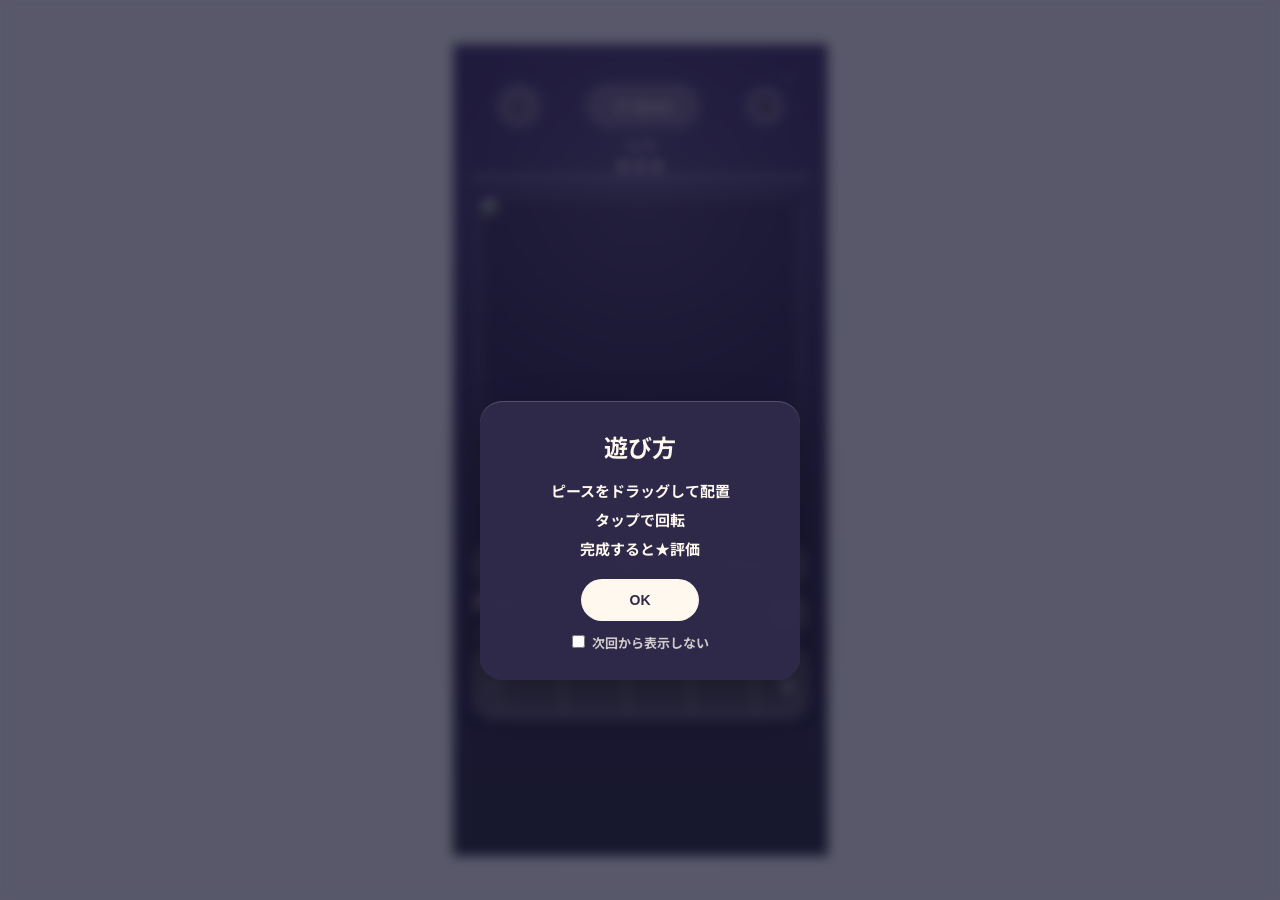
==== play-stage.html @ e5b9150d "Update play-stage.html" ====
<!DOCTYPE html>
<html lang="ja">
<head>
  <meta charset="UTF-8" />
  <meta name="viewport" content="width=device-width, initial-scale=1.0" />
  <title>Dream Puzzle</title>

  <link rel="preconnect" href="https://fonts.googleapis.com" />
  <link rel="preconnect" href="https://fonts.gstatic.com" crossorigin />
  <link
    href="https://fonts.googleapis.com/css2?family=Noto+Sans+JP:wght@400;500;700&family=Quicksand:wght@600;700&display=swap"
    rel="stylesheet"
  />

  <link rel="stylesheet" href="play-stage.css" />
</head>

<body>
  <main class="appFrame" aria-label="パズルアプリ画面">
    <header class="topBar">

      <!-- メイン操作グループ -->
      <div class="mainControls">
        <button class="iconBtn backBtn" type="button" aria-label="ステージ選択に戻る">‹</button>
    
        <div class="glassPill">00:00</div>
    
        <button class="iconBtn iconBtn--sm playToggleBtn" type="button" aria-label="一時停止">
          Ⅱ
        </button>
      </div>
    
      <!-- ヘルプは別 -->
      <button class="helpBtn" type="button" aria-label="使い方">?</button>
      <div class="helpModal" hidden>
        <div class="helpModal__overlay"></div>
      
        <div class="helpModal__content">
          <h2>遊び方</h2>
      
          <ul class="helpList">
            <li>ピースをドラッグして配置</li>
            <li>タップで回転</li>
            <li>完成すると★評価</li>
          </ul>
      
          <div class="helpActions">
            <button class="btnClose">OK</button>
            <label class="dontShow">
              <input type="checkbox"> 次回から表示しない
            </label>
          </div>
        </div>
      </div>
    </header>
    
    <div class="subControls">
      <div class="progressBox">
        <p class="progressText">0 / 5</p>
    
        <div class="starRating">
          <span>★</span>
          <span>★</span>
          <span>★</span>
        </div>
    
        <div class="progressBar">
          <span></span>
        </div>
      </div>
  
    </div>

    <section class="puzzleBoard" aria-label="パズルボード">
      <img id="puzzleImage" src="" alt="">
      <div class="dropLayer"></div>
    </section>

    <div class="bottomActions">
      <button class="actionBtn actionBtn--primary hintBtn" type="button">
        ヒント
        <span class="hintCount">3</span>
      </button>
      <button class="actionBtn resetBtn" type="button">
        リセット
        <span class="resetCount">5</span>
      </button>
      <button class="actionBtn previewBtn" type="button">プレビュー</button>
    </div>

    <section class="pieceSection" aria-label="ピーストレイ">
      <div class="pieceHeader">
        <div>
          <p class="pieceTitle">PIECE TRAY</p>
          <p class="pieceLead">ドラッグしてピースを配置しよう</p>
        </div>

        <div class="pieceOptions">
          <button class="gridBtn" type="button" aria-label="グリッド表示">
            <span class="gridBtnIcon" aria-hidden="true">
              <span></span><span></span><span></span><span></span>
            </span>
          </button>
        </div>
      </div>

      <div class="pieceTray">
        <button class="trayArrow trayArrow--prev" type="button" aria-label="前のピース">‹</button>

        <div class="pieces">
          <div class="pieceCard" data-id="0"></div>
          <div class="pieceCard" data-id="1"></div>
          <div class="pieceCard" data-id="2"></div>
          <div class="pieceCard" data-id="3"></div>
          <div class="pieceCard" data-id="4"></div>
          <div class="pieceCard" data-id="5"></div>
          <div class="pieceCard" data-id="6"></div>
          <div class="pieceCard" data-id="7"></div>
          <div class="pieceCard" data-id="8"></div>
        </div>

        <button class="trayArrow trayArrow--next" type="button" aria-label="次のピース">›</button>
      </div>
    </section>



    <!-- プレビュー画面 -->
    <div class="previewModal" aria-hidden="true">
      <div class="previewModal__inner">
        <button class="previewModal__close" type="button">×</button>
        <p class="previewModal__title">完成イメージ</p>
        <img src="" alt="完成イメージ">
      </div>
    </div>

    <div class="resultModal" aria-hidden="true">
      <div class="resultModal__inner">
        <p class="resultModal__label">Puzzle Complete</p>
        <h2 class="resultModal__title">Complete!</h2>
    
        <div class="resultStars">★★★</div>
    
        <p class="resultModal__text">
          すべてのピースが完成しました
        </p>

        <button class="resultModal__btn nextStageBtn" type="button">次のステージで遊ぶ</button>
        <button class="resultModal__btn resultModal__btn--secondary retryBtn" type="button">もう一度遊ぶ</button>

        <button class="resultModal__subBtn resultClose" type="button">
          閉じる
        </button>
      </div>
    </div>
  </main>

  <script src="https://cdnjs.cloudflare.com/ajax/libs/gsap/3.12.5gsap.min.js"></script>
  <script src="main.js"></script>
</body>
</html>
---- play-stage.css ----
@charset "UTF-8";

/* =========================
  Reset / Base
========================= */

* {
  box-sizing: border-box;
  margin: 0;
  padding: 0;
}

:root {
  --bg-top: #3A2F6B;
  --bg-bottom: #1F2238;
  --ui-base: rgba(255, 244, 230, 0.22);
  --ui-border: rgba(255, 255, 255, 0.35);
  --cream: #FFF4E6;
  --pink: #F8A6CE;
  --text-main: #FFF8EF;
  --text-sub: rgba(255, 248, 239, 0.72);
  --tray: rgba(190, 170, 160, 0.48);
}

body {
  min-height: 100vh;
  display: grid;
  place-items: center;
  background: #e9edf5;
  font-family: "Noto Sans JP", sans-serif;
  color: var(--text-main);
}


/* =========================
  Frame
========================= */

.appFrame {
  position: relative;
  width: 375px;
  height: 812px;
  padding: 16px;
  overflow: hidden;
  border: 1px solid rgba(255,255,255,0.22);

  background:
    radial-gradient(circle at 50% 20%, rgba(216,204,255,0.18), transparent 32%),
    linear-gradient(180deg, var(--bg-top), var(--bg-bottom));
}


/* =========================
  Header / Controls
========================= */

.topBar {
  position: relative;
  padding: 24px 28px 0;
  margin-bottom: 8px;
}

.mainControls {
  display: flex;
  justify-content: space-between;
  align-items: center;
}

.helpBtn {
  position: absolute;
  top: -4px;
  right: 0;

  width: 44px;
  height: 44px;
  display: grid;
  place-items: center;

  border: none;
  background: transparent;
  color: rgba(255,255,255,0.6);
}

.playToggleBtn {
  width: 44px;
  height: 44px;
}


/* =========================
  Glass UI
========================= */

.iconBtn,
.glassPill,
.actionBtn,
.sortBtn,
.gridBtn,
.pieceTray {
  background: var(--ui-base);
  border: 1px solid var(--ui-border);
  backdrop-filter: blur(10px);
  box-shadow: inset 0 1px 0 rgba(255,255,255,0.22);
}

.iconBtn {
  width: 42px;
  height: 42px;
  border-radius: 50%;
  display: grid;
  place-items: center;
  font-size: 28px;
}

.iconBtn--sm {
  width: 36px;
  height: 36px;
  font-size: 22px;
}

.glassPill {
  width: 112px;
  height: 42px;
  border-radius: 999px;
  display: grid;
  place-items: center;
}


/* =========================
  Progress　　グリッド
========================= */

.progressBox {
  text-align: center;
  font-size: 14px;
}

.progressBar {
  width: 100%;
  height: 6px;
  border-radius: 999px;
  overflow: hidden;
  background: rgba(255,255,255,0.2);
}

.progressBar span {
  display: block;
  width: 0%;
  height: 100%;
  border-radius: inherit;
  background: linear-gradient(90deg, #ff9ecf, #ffcf9e);
  transition: width 0.3s ease;
}

.pieceHeader {
  display: flex;
  justify-content: space-between;
  align-items: center;
}

.pieceHeader > div:first-child {
  display: flex;
  flex-direction: column;
  gap: 2px;
}

.pieceTitle {
  margin: 0; 
  font-size: 1.6rem;
  font-weight: 700;
  letter-spacing: 0.05em;
  color: #F6C1D9;
}

.pieceLead {
  margin: 0; 
  font-size: 1.1rem;
  color: rgba(255,255,255,0.6);
}

.pieceOptions {
  flex: 0 0 auto;
  display: flex;
  align-items: center;
}

.gridBtn {
  width: 48px;
  height: 48px;
  min-width: 48px;
  border-radius: 50%;
  display: grid;
  place-items: center;
  padding: 0;
  border: 1px solid rgba(255, 255, 255, 0.35);
  background: rgba(255, 244, 230, 0.22);
  color: var(--cream);
  z-index: 10;
}

.gridBtnIcon {
  width: 20px;
  height: 20px;
  display: grid;
  grid-template-columns: repeat(2, 1fr);
  gap: 4px;
}

.gridBtnIcon span {
  display: block;
  background: #fff3df;
  border-radius: 1px;
}

/* =========================
  Puzzle Board
========================= */

.puzzleBoard {
  position: relative;
  width: 100%;
  max-width: 320px;
  aspect-ratio: 1;
  margin: 16px auto;
  overflow: hidden;
}

#puzzleImage {
  width: 100%;
  height: 100%;
  object-fit: cover;
  border-radius: 12px;
}

.puzzleBoard::after {
  content: "";
  position: absolute;
  inset: 0;
  background: rgba(20, 18, 40, 0.25);
}


/* =========================
  Pieces
========================= */

.pieceCard {
  width: 64px;
  height: 64px;
  flex: 0 0 64px;
  overflow: hidden;
  border: 1px solid rgba(255,255,255,0.45);
  cursor: grab;
}

.pieceTray .pieceCard {
  width: 64px;
  height: 64px;
  flex: 0 0 64px;
}

.pieceTray {
  height: 88px;
}

.pieceCard.is-dragging {
  cursor: grabbing;
  box-shadow: 0 0 18px rgba(255, 217, 184, 0.65);
  transform: none;
}

.pieceCard.is-snapped {
  outline: 2px solid rgba(255,217,184,0.8);
  pointer-events: none;
}


/* =========================
  Tray
========================= */

.pieceTray {
  position: relative;
  height: 72px;
  border-radius: 18px;
  display: flex;
  align-items: center;
  padding: 0 24px;
  overflow: hidden;
}

.pieces {
  display: flex;
  overflow-x: auto;
  scrollbar-width: none;
}

.pieces::-webkit-scrollbar {
  display: none;
}


/* =========================
  Arrows
========================= */

.trayArrow {
  position: absolute;
  top: 50%;
  transform: translateY(-50%);
  z-index: 20;

  width: 28px;
  height: 48px;

  border: none;
  background: transparent;
  color: var(--cream);

  font-size: 34px;
  font-weight: 700;
  line-height: 1;

  display: grid;
  place-items: center;
}

.trayArrow--prev {
  left: 4px;
}

.trayArrow--next {
  right: 4px;
}

.trayArrow.is-disabled {
  opacity: 0.25;
  pointer-events: none;
}

/* =========================
  Modals
========================= */

.helpModal,
.previewModal,
.resultModal {
  position: absolute;
  inset: 0;
  display: grid;
  place-items: center;
}

.helpModal__overlay {
  background: rgba(0,0,0,0.4);
  backdrop-filter: blur(6px);
}


/* =========================
  Effects
========================= */

.hintGlow,
.placeGlow {
  position: absolute;
  border-radius: 50%;
  pointer-events: none;
}

.finishGlow {
  position: absolute;
  inset: 0;
  margin: auto;
  width: 200px;
  height: 200px;
  border-radius: 50%;
}



.resultModal {
  opacity: 0;
  pointer-events: none;
}

.resultModal.is-active {
  opacity: 1;
  pointer-events: auto;
}

/* =========================
  Preview Modal
========================= */

.previewModal {
  position: absolute;
  inset: 0;
  z-index: 100;
  display: grid;
  place-items: center;
  padding: 24px;
  background: rgba(20, 18, 40, 0.72);
  opacity: 0;
  pointer-events: none;
  transition: opacity 0.25s ease;
}

.previewModal.is-active {
  opacity: 1;
  pointer-events: auto;
}

.previewModal__inner {
  position: relative;
  width: min(82%, 300px);
  padding: 18px;
  border-radius: 24px;
  background: rgba(255, 244, 230, 0.16);
  border: 1px solid rgba(255,255,255,0.35);
  backdrop-filter: blur(14px);
  -webkit-backdrop-filter: blur(14px);
}

.previewModal__title {
  margin: 0 0 12px;
  color: var(--cream);
  font-size: 14px;
  font-weight: 700;
  text-align: center;
}

.previewModal__inner img {
  display: block;
  width: 100%;
  max-height: 360px;
  object-fit: contain;
  border-radius: 16px;
}

.previewModal__close {
  position: absolute;
  top: -12px;
  right: -12px;

  width: 34px;
  height: 34px;
  border: none;
  border-radius: 50%;

  display: grid;
  place-items: center;

  background: rgba(20, 18, 40, 0.78);
  color: #fff8ef;
  font-size: 18px;
  font-weight: 700;

  box-shadow: 0 6px 16px rgba(0,0,0,0.28);
}
/* =========================
  Emergency Fix
========================= */

.helpModal[hidden],
.previewModal[aria-hidden="true"],
.resultModal[aria-hidden="true"] {
  display: none !important;
}

.helpModal {
  position: absolute;
  inset: 0;
  z-index: 1000;
}

.bottomActions {
  position: absolute;
  top: 500px;
  left: 20px;
  right: 20px;
  display: flex;
  gap: 10px;
  z-index: 5;
}

.actionBtn {
  flex: 1;
  height: 42px;
  border-radius: 999px;
  border: 1px solid var(--ui-border);
  background: var(--ui-base);
  color: var(--cream);
  font-size: 13px;
  font-weight: 700;
  backdrop-filter: blur(10px);
  box-shadow: inset 0 1px 0 rgba(255,255,255,0.22);
}

.pieceSection {
  position: absolute;
  left: 20px;
  right: 20px;
  bottom: 137px;
  z-index: 4;
}


/* =========================
  Help Modal
========================= */

.helpModal[hidden] {
  display: none !important;
}

.helpModal {
  position: fixed;
  inset: 0;
  z-index: 1000;
}

.helpModal__overlay {
  position: absolute;
  inset: 0;
  background: rgba(20, 18, 40, 0.68);
  backdrop-filter: blur(6px);
  -webkit-backdrop-filter: blur(6px);
}

.helpModal__content {
  position: relative;
  z-index: 1;
  width: min(86%, 320px);
  margin: 180px auto 0;
  padding: 28px 24px;
  border-radius: 22px;

  background: rgba(47, 42, 74, 0.96);
  color: #fff8ef;
  text-align: center;

  box-shadow:
    0 16px 40px rgba(0, 0, 0, 0.3),
    inset 0 1px 0 rgba(255, 255, 255, 0.18);
}

.helpModal__content h2 {
  margin: 0 0 16px;
  font-size: 24px;
  font-weight: 700;
}

.helpList {
  margin: 0;
  padding: 0;
  list-style: none;
}

.helpList li {
  margin-top: 8px;
  font-size: 15px;
  font-weight: 700;
}

.helpActions {
  margin-top: 20px;
}

.btnClose {
  display: inline-flex;
  align-items: center;
  justify-content: center;

  min-width: 118px;
  height: 42px;
  padding: 0 24px;

  border: none;
  border-radius: 999px;

  background: #fff8ef;
  color: #2f2a4a;

  font-size: 14px;
  font-weight: 700;
}

.dontShow {
  display: block;
  margin-top: 12px;
  font-size: 13px;
  font-weight: 700;
  color: rgba(255, 248, 239, 0.78);
}

.dontShow input {
  margin-right: 4px;
}
/* =========================
  Emergency Fix: Board Pieces
========================= */

.puzzleBoard {
  position: relative;
}

#puzzleImage {
  display: block;
  width: 100%;
  height: 100%;
  object-fit: cover;
}

/* =========================
  Hint Glow
========================= */

.dropLayer {
  position: absolute;
  inset: 0;
  z-index: 40;
  pointer-events: none;
}

.hintGlow {
  position: absolute;
  width: calc(100% / 3);
  height: calc(100% / 3);

  border-radius: 10px;
  border: 2px solid rgba(255, 217, 184, 0.95);
  background: rgba(255, 217, 184, 0.18);

  box-shadow:
    0 0 18px rgba(255, 217, 184, 0.9),
    0 0 36px rgba(246, 193, 217, 0.55);

  z-index: 60;
  pointer-events: none;
}

.pieceCard,
.pieces,
.pieceTray {
  touch-action: none;
  -webkit-user-select: none;
  user-select: none;
}

.dropLayer .pieceCard {
  position: absolute;
  width: calc(100% / 3) !important;
  height: calc(100% / 3) !important;
  flex: none !important;
}

.pieceCard.is-snapped {
  pointer-events: none;
}


/* =========================
  Emergency Fix: Result Modal
========================= */

.resultModal {
  position: absolute;
  inset: 0;
  z-index: 120;
  display: grid;
  place-items: center;
  background: rgba(20, 18, 40, 0.74);
  opacity: 0;
  pointer-events: none;
  transition: opacity 0.3s ease;
}

.resultModal.is-active {
  opacity: 1;
  pointer-events: auto;
}

.resultModal__inner {
  width: 82%;
  padding: 28px 20px;
  border-radius: 28px;
  text-align: center;
  background: rgba(255, 244, 230, 0.17);
  border: 1px solid rgba(255, 255, 255, 0.38);
  backdrop-filter: blur(16px);
  -webkit-backdrop-filter: blur(16px);
  box-shadow:
    0 0 28px rgba(255, 217, 184, 0.22),
    inset 0 1px 0 rgba(255, 255, 255, 0.26);
}

.resultModal__label {
  color: rgba(255, 248, 239, 0.72);
  font-size: 12px;
  letter-spacing: 0.12em;
}

.resultModal__title {
  margin-top: 8px;
  font-family: "Quicksand", sans-serif;
  color: var(--cream);
  font-size: 38px;
  line-height: 1;
}

.resultStars {
  margin-top: 16px;
  color: #FFD9B8;
  font-size: 24px;
  letter-spacing: 0.12em;
  text-shadow: 0 0 14px rgba(255, 217, 184, 0.65);
}

.resultModal__text {
  margin: 14px auto 10px;
  color: rgba(255, 248, 239, 0.82);
  font-size: 13px;

}

.resultActions {
  display: grid;
  gap: 10px;
  margin-top: 22px;
}

.resultModal__btn {
  width: 100%;
  height: 46px;
  margin-bottom: 16px;
  border: none;
  border-radius: 999px;
  color: var(--cream);
  font-weight: 700;
  background: linear-gradient(
    180deg,
    rgba(255, 217, 184, 0.52),
    rgba(246, 193, 217, 0.24)
  );
  box-shadow: 0 0 18px rgba(255, 217, 184, 0.32);
}

.resultClose {
  border: none;
  background: transparent;
  color: rgba(255, 248, 239, 0.75);
  font-size: 14px;
}

/* グリッドを出す */
.puzzleBoard.is-grid::before {
  content: "";
  position: absolute;
  inset: 0;
  z-index: 30;
  pointer-events: none;

  background-image:
    linear-gradient(to right, rgba(255, 255, 255, 0.35) 1px, transparent 1px),
    linear-gradient(to bottom, rgba(255, 255, 255, 0.35) 1px, transparent 1px);

  background-size: calc(100% / 3) calc(100% / 3);
}
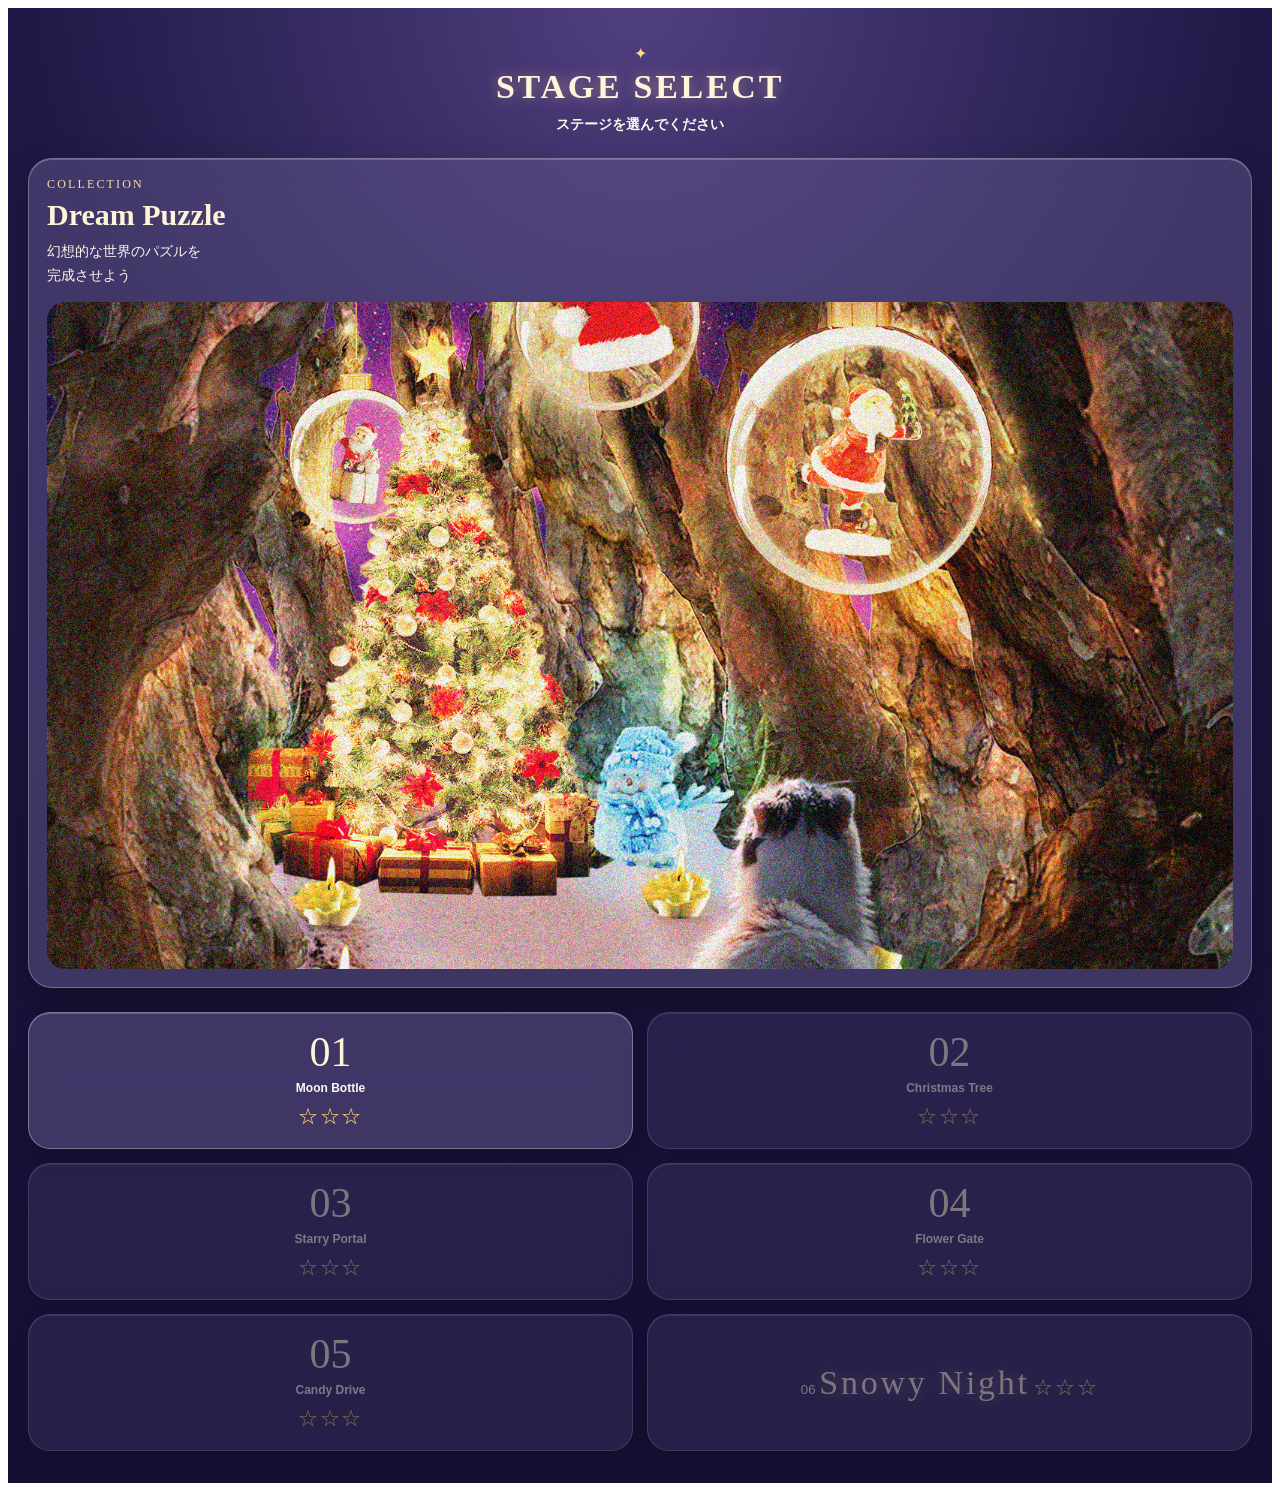
==== commit b4712f73: "Update play-stage.html" ====
--- a/play-stage.html
+++ b/play-stage.html
@@ -1,161 +1,91 @@
 <!DOCTYPE html>
 <html lang="ja">
 <head>
-  <meta charset="UTF-8" />
-  <meta name="viewport" content="width=device-width, initial-scale=1.0" />
-  <title>Dream Puzzle</title>
-
-  <link rel="preconnect" href="https://fonts.googleapis.com" />
-  <link rel="preconnect" href="https://fonts.gstatic.com" crossorigin />
-  <link
-    href="https://fonts.googleapis.com/css2?family=Noto+Sans+JP:wght@400;500;700&family=Quicksand:wght@600;700&display=swap"
-    rel="stylesheet"
-  />
-
-  <link rel="stylesheet" href="play-stage.css" />
+  <meta charset="UTF-8">
+  <meta name="viewport" content="width=device-width, initial-scale=1.0">
+  <title>Stage Select</title>
+  <link rel="stylesheet" href="./style.css">
 </head>
 
 <body>
-  <main class="appFrame" aria-label="パズルアプリ画面">
-    <header class="topBar">
+  <main class="stagePage">
 
-      <!-- メイン操作グループ -->
-      <div class="mainControls">
-        <button class="iconBtn backBtn" type="button" aria-label="ステージ選択に戻る">‹</button>
-    
-        <div class="glassPill">00:00</div>
-    
-        <button class="iconBtn iconBtn--sm playToggleBtn" type="button" aria-label="一時停止">
-          Ⅱ
-        </button>
-      </div>
-    
-      <!-- ヘルプは別 -->
-      <button class="helpBtn" type="button" aria-label="使い方">?</button>
-      <div class="helpModal" hidden>
-        <div class="helpModal__overlay"></div>
-      
-        <div class="helpModal__content">
-          <h2>遊び方</h2>
-      
-          <ul class="helpList">
-            <li>ピースをドラッグして配置</li>
-            <li>タップで回転</li>
-            <li>完成すると★評価</li>
-          </ul>
-      
-          <div class="helpActions">
-            <button class="btnClose">OK</button>
-            <label class="dontShow">
-              <input type="checkbox"> 次回から表示しない
-            </label>
-          </div>
-        </div>
+    <header class="stageHeader">
+
+      <div class="stageTitleBox">
+        <p class="stageSpark">✦</p>
+        <h1 class="stageTitle">STAGE SELECT</h1>
+        <p class="stageLead">ステージを選んでください</p>
       </div>
     </header>
-    
-    <div class="subControls">
-      <div class="progressBox">
-        <p class="progressText">0 / 5</p>
-    
-        <div class="starRating">
-          <span>★</span>
-          <span>★</span>
-          <span>★</span>
-        </div>
-    
-        <div class="progressBar">
-          <span></span>
-        </div>
-      </div>
-  
-    </div>
 
-    <section class="puzzleBoard" aria-label="パズルボード">
-      <img id="puzzleImage" src="" alt="">
-      <div class="dropLayer"></div>
-    </section>
-
-    <div class="bottomActions">
-      <button class="actionBtn actionBtn--primary hintBtn" type="button">
-        ヒント
-        <span class="hintCount">3</span>
-      </button>
-      <button class="actionBtn resetBtn" type="button">
-        リセット
-        <span class="resetCount">5</span>
-      </button>
-      <button class="actionBtn previewBtn" type="button">プレビュー</button>
-    </div>
-
-    <section class="pieceSection" aria-label="ピーストレイ">
-      <div class="pieceHeader">
-        <div>
-          <p class="pieceTitle">PIECE TRAY</p>
-          <p class="pieceLead">ドラッグしてピースを配置しよう</p>
-        </div>
-
-        <div class="pieceOptions">
-          <button class="gridBtn" type="button" aria-label="グリッド表示">
-            <span class="gridBtnIcon" aria-hidden="true">
-              <span></span><span></span><span></span><span></span>
-            </span>
-          </button>
-        </div>
+    <section class="collectionCard">
+      <div class="collectionText">
+        <p class="collectionLabel">COLLECTION</p>
+        <h2 class="collectionTitle">Dream Puzzle</h2>
+        <p class="collectionLead">
+          幻想的な世界のパズルを<br>
+          完成させよう
+        </p>
       </div>
 
-      <div class="pieceTray">
-        <button class="trayArrow trayArrow--prev" type="button" aria-label="前のピース">‹</button>
-
-        <div class="pieces">
-          <div class="pieceCard" data-id="0"></div>
-          <div class="pieceCard" data-id="1"></div>
-          <div class="pieceCard" data-id="2"></div>
-          <div class="pieceCard" data-id="3"></div>
-          <div class="pieceCard" data-id="4"></div>
-          <div class="pieceCard" data-id="5"></div>
-          <div class="pieceCard" data-id="6"></div>
-          <div class="pieceCard" data-id="7"></div>
-          <div class="pieceCard" data-id="8"></div>
-        </div>
-
-        <button class="trayArrow trayArrow--next" type="button" aria-label="次のピース">›</button>
+      <div class="collectionVisual">
+        <img src="./christmas.jpg" alt="Dream Puzzle">
       </div>
     </section>
 
+    <section class="stageGrid" aria-label="ステージ一覧">
 
+      <button class="stageCard" type="button">
+        <span class="stageNum">01</span>
+        <span class="stageName">Moon Bottle</span>
+        <span class="stageStars">☆☆☆</span>
+      </button>
 
-    <!-- プレビュー画面 -->
-    <div class="previewModal" aria-hidden="true">
-      <div class="previewModal__inner">
-        <button class="previewModal__close" type="button">×</button>
-        <p class="previewModal__title">完成イメージ</p>
-        <img src="" alt="完成イメージ">
-      </div>
-    </div>
+      <button class="stageCard" type="button">
+        <span class="stageNum">02</span>
+        <span class="stageName">Christmas Tree</span>
+        <span class="stageStars">☆☆☆</span>
+      </button>
 
-    <div class="resultModal" aria-hidden="true">
-      <div class="resultModal__inner">
-        <p class="resultModal__label">Puzzle Complete</p>
-        <h2 class="resultModal__title">Complete!</h2>
-    
-        <div class="resultStars">★★★</div>
-    
-        <p class="resultModal__text">
-          すべてのピースが完成しました
-        </p>
+      <button class="stageCard" type="button">
+        <span class="stageNum">03</span>
+        <span class="stageName">Starry Portal</span>
+        <span class="stageStars">☆☆☆</span>
+      </button>
 
-        <button class="resultModal__btn nextStageBtn" type="button">次のステージで遊ぶ</button>
-        <button class="resultModal__btn resultModal__btn--secondary retryBtn" type="button">もう一度遊ぶ</button>
+      <button class="stageCard is-locked" type="button" disabled>
+        <span class="lockIcon"></span>
+        <span class="stageNum">04</span>
+        <span class="stageName">Flower Gate</span>
+        <span class="stageStars">☆☆☆</span>
+      </button>
 
-        <button class="resultModal__subBtn resultClose" type="button">
-          閉じる
-        </button>
-      </div>
-    </div>
+      <button class="stageCard is-locked" type="button" disabled>
+        <span class="lockIcon"></span>
+        <span class="stageNum">05</span>
+        <span class="stageName">Candy Drive</span>
+        <span class="stageStars">☆☆☆</span>
+      </button>
+
+      <button class="stageCard isComingSoon" type="button" disabled>
+        <span class="lockIcon"></span>
+        <span class="stageNumber">06</span>
+        <span class="stageTitle">Snowy Night</span>
+        <span class="stageStars">☆☆☆</span>
+      </button>
+
+    </section>
+
+    <!-- <div class="stageHome">
+      <button class="homeBtn" type="button">
+        <span>⌂</span>
+        HOME
+      </button>
+    </div> -->
+
   </main>
 
-  <script src="https://cdnjs.cloudflare.com/ajax/libs/gsap/3.12.5gsap.min.js"></script>
-  <script src="main.js"></script>
+  <script src="./main.js"></script>
 </body>
 </html>
--- a/style.css
+++ b/style.css
@@ -0,0 +1,290 @@
+/* =========================
+  Stage Select Page
+========================= */
+
+.stagePage {
+    min-height: 100vh;
+    padding: 28px 20px 32px;
+    overflow: hidden;
+    color: #fff8ef;
+    background:
+      radial-gradient(circle at 50% 0%, rgba(139, 110, 196, 0.45), transparent 38%),
+      linear-gradient(180deg, #201947 0%, #141033 100%);
+  }
+  
+  
+  /* =========================
+    Header
+  ========================= */
+  
+  .stageHeader {
+    position: relative;
+    display: block;
+    margin-bottom: 24px;
+    padding-top: 8px;
+  }
+  
+  .stageTitleBox {
+    text-align: center;
+  }
+  
+  .stageSpark {
+    margin: 0 0 4px;
+    color: #ffd98a;
+  }
+  
+  .stageTitle {
+    margin: 0;
+    font-family: serif;
+    font-size: 34px;
+    line-height: 1.15;
+    letter-spacing: 0.08em;
+    color: #fff3d8;
+    text-shadow: 0 0 14px rgba(255, 218, 150, 0.45);
+  }
+  
+  .stageLead {
+    margin: 10px 0 0;
+    font-size: 14px;
+    font-weight: 700;
+    white-space: nowrap;
+  }
+  
+  
+  /* =========================
+    Collection Card
+  ========================= */
+  
+  .collectionCard {
+    display: grid;
+    grid-template-columns: 1fr;
+    gap: 14px;
+    padding: 18px;
+    margin-bottom: 24px;
+    border-radius: 24px;
+    background: rgba(94, 82, 136, 0.55);
+    border: 1px solid rgba(255, 255, 255, 0.28);
+    box-shadow:
+      inset 0 1px 0 rgba(255, 255, 255, 0.22),
+      0 14px 34px rgba(0, 0, 0, 0.28);
+    backdrop-filter: blur(12px);
+  }
+  
+  .collectionLabel {
+    margin: 0 0 6px;
+    font-size: 12px;
+    letter-spacing: 0.18em;
+    color: #f8dca7;
+  }
+  
+  .collectionTitle {
+    margin: 0;
+    font-family: serif;
+    font-size: 30px;
+    color: #fff3d8;
+  }
+  
+  .collectionLead {
+    margin: 8px 0 0;
+    font-size: 14px;
+    line-height: 1.7;
+  }
+  
+  .collectionVisual {
+    overflow: hidden;
+    border-radius: 18px;
+  }
+  
+  .collectionVisual img {
+    display: block;
+    width: 100%;
+    aspect-ratio: 16 / 9;
+    object-fit: cover;
+  }
+  
+  
+  /* =========================
+    Stage Grid
+  ========================= */
+  
+  .stageGrid {
+    display: grid;
+    grid-template-columns: repeat(2, 1fr);
+    gap: 14px;
+  }
+  
+  .stageCard {
+    position: relative;
+    min-height: 136px;
+    padding: 18px 10px;
+    border-radius: 22px;
+    border: 1px solid rgba(255, 255, 255, 0.32);
+    background: rgba(94, 82, 136, 0.58);
+    color: #fff8ef;
+    opacity: 1;
+    transform: translateY(0);
+    transition: all 0.4s ease;
+    box-shadow:
+      inset 0 1px 0 rgba(255, 255, 255, 0.22),
+      0 10px 24px rgba(0, 0, 0, 0.22);
+    backdrop-filter: blur(12px);
+  }
+  
+  .stageCard.is-locked {
+    opacity: 0.45;
+  }
+  
+  .stageCard.is-unlocked {
+    animation: fadeUnlock 0.5s ease forwards;
+  }
+  
+  .stageNum {
+    display: block;
+    font-family: serif;
+    font-size: 42px;
+    line-height: 1;
+    color: #fff3d8;
+  }
+  
+  .stageName {
+    display: block;
+    margin-top: 8px;
+    font-size: 12px;
+    font-weight: 700;
+  }
+  
+  
+  /* =========================
+    Stars
+  ========================= */
+  
+  .stageStars {
+    display: inline-block;
+    margin-top: 8px;
+    color: #ffd16d;
+    font-size: 20px;
+    letter-spacing: 0.08em;
+  }
+  
+  .stageStars.is-animated {
+    animation: starPop 0.45s ease both;
+  }
+  
+  
+  /* =========================
+    Lock / New Badge
+  ========================= */
+  
+  .lockIcon {
+    position: absolute;
+    top: 12px;
+    right: 12px;
+  }
+  
+  .stageCard .lockIcon {
+    display: none;
+  }
+  
+  .stageCard.is-locked .lockIcon {
+    display: block;
+  }
+  
+  .newBadge {
+    position: absolute;
+    top: 10px;
+    left: 10px;
+    padding: 3px 8px;
+    border-radius: 999px;
+    background: #ff78bd;
+    color: #fff8ef;
+    font-size: 10px;
+    font-weight: 700;
+    letter-spacing: 0.08em;
+    box-shadow: 0 0 12px rgba(255, 120, 189, 0.55);
+    animation: newBadgePop 0.5s ease both;
+  }
+  
+  
+  /* =========================
+    Result Modal Buttons
+  ========================= */
+  
+  .resultActions {
+    display: grid;
+    gap: 12px;
+    margin-top: 24px;
+  }
+  
+  .resultModal__btn {
+    width: 100%;
+    height: 48px;
+    border-radius: 999px;
+    border: none;
+    background: linear-gradient(180deg, #f2d8c7, #b99fb3);
+    color: #fff8ef;
+    font-weight: 700;
+    box-shadow: 0 8px 20px rgba(255, 210, 190, 0.25);
+  }
+  
+  .resultModal__btn--secondary {
+    background: rgba(255, 255, 255, 0.16);
+    border: 1px solid rgba(255, 255, 255, 0.28);
+    box-shadow: none;
+  }
+  
+  .resultClose {
+    border: none;
+    background: transparent;
+    color: rgba(255, 248, 239, 0.75);
+    font-size: 14px;
+  }
+  
+  
+  /* =========================
+    Animation
+  ========================= */
+  
+  @keyframes starPop {
+    0% {
+      opacity: 0;
+      transform: scale(0.6) translateY(4px);
+      filter: brightness(0.8);
+    }
+  
+    60% {
+      opacity: 1;
+      transform: scale(1.18) translateY(-2px);
+      filter: brightness(1.4);
+    }
+  
+    100% {
+      transform: scale(1) translateY(0);
+      filter: brightness(1);
+    }
+  }
+  
+  @keyframes fadeUnlock {
+    0% {
+      opacity: 0;
+      transform: translateY(8px) scale(0.95);
+      filter: blur(2px);
+    }
+  
+    100% {
+      opacity: 1;
+      transform: translateY(0) scale(1);
+      filter: blur(0);
+    }
+  }
+  
+  @keyframes newBadgePop {
+    0% {
+      opacity: 0;
+      transform: scale(0.7) translateY(4px);
+    }
+  
+    100% {
+      opacity: 1;
+      transform: scale(1) translateY(0);
+    }
+  }
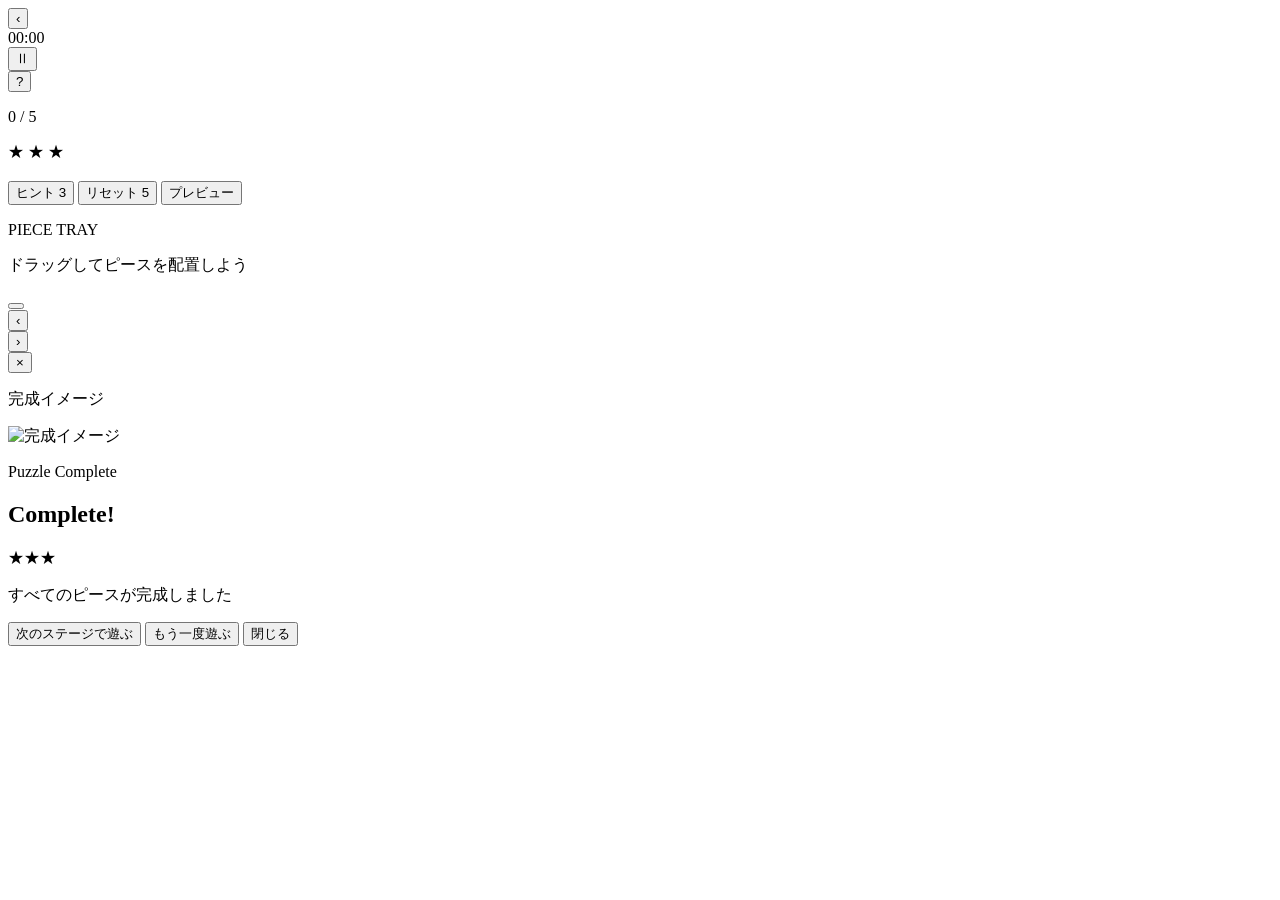
==== commit 394f8adc: "Update play-stage.html" ====
--- a/play-stage.html
+++ b/play-stage.html
@@ -1,91 +1,161 @@
 <!DOCTYPE html>
 <html lang="ja">
 <head>
-  <meta charset="UTF-8">
-  <meta name="viewport" content="width=device-width, initial-scale=1.0">
-  <title>Stage Select</title>
-  <link rel="stylesheet" href="./style.css">
+  <meta charset="UTF-8" />
+  <meta name="viewport" content="width=device-width, initial-scale=1.0" />
+  <title>Dream Puzzle</title>
+
+  <link rel="preconnect" href="https://fonts.googleapis.com" />
+  <link rel="preconnect" href="https://fonts.gstatic.com" crossorigin />
+  <link
+    href="https://fonts.googleapis.com/css2?family=Noto+Sans+JP:wght@400;500;700&family=Quicksand:wght@600;700&display=swap"
+    rel="stylesheet"
+  />
+
+  <link rel="stylesheet" href="assets/css/play-stage.css" />
 </head>
 
 <body>
-  <main class="stagePage">
+  <main class="appFrame" aria-label="パズルアプリ画面">
+    <header class="topBar">
 
-    <header class="stageHeader">
-
-      <div class="stageTitleBox">
-        <p class="stageSpark">✦</p>
-        <h1 class="stageTitle">STAGE SELECT</h1>
-        <p class="stageLead">ステージを選んでください</p>
+      <!-- メイン操作グループ -->
+      <div class="mainControls">
+        <button class="iconBtn backBtn" type="button" aria-label="ステージ選択に戻る">‹</button>
+    
+        <div class="glassPill">00:00</div>
+    
+        <button class="iconBtn iconBtn--sm playToggleBtn" type="button" aria-label="一時停止">
+          Ⅱ
+        </button>
+      </div>
+    
+      <!-- ヘルプは別 -->
+      <button class="helpBtn" type="button" aria-label="使い方">?</button>
+      <div class="helpModal" hidden>
+        <div class="helpModal__overlay"></div>
+      
+        <div class="helpModal__content">
+          <h2>遊び方</h2>
+      
+          <ul class="helpList">
+            <li>ピースをドラッグして配置</li>
+            <li>タップで回転</li>
+            <li>完成すると★評価</li>
+          </ul>
+      
+          <div class="helpActions">
+            <button class="btnClose">OK</button>
+            <label class="dontShow">
+              <input type="checkbox"> 次回から表示しない
+            </label>
+          </div>
+        </div>
       </div>
     </header>
+    
+    <div class="subControls">
+      <div class="progressBox">
+        <p class="progressText">0 / 5</p>
+    
+        <div class="starRating">
+          <span>★</span>
+          <span>★</span>
+          <span>★</span>
+        </div>
+    
+        <div class="progressBar">
+          <span></span>
+        </div>
+      </div>
+  
+    </div>
 
-    <section class="collectionCard">
-      <div class="collectionText">
-        <p class="collectionLabel">COLLECTION</p>
-        <h2 class="collectionTitle">Dream Puzzle</h2>
-        <p class="collectionLead">
-          幻想的な世界のパズルを<br>
-          完成させよう
-        </p>
+    <section class="puzzleBoard" aria-label="パズルボード">
+      <img id="puzzleImage" src="" alt="">
+      <div class="dropLayer"></div>
+    </section>
+
+    <div class="bottomActions">
+      <button class="actionBtn actionBtn--primary hintBtn" type="button">
+        ヒント
+        <span class="hintCount">3</span>
+      </button>
+      <button class="actionBtn resetBtn" type="button">
+        リセット
+        <span class="resetCount">5</span>
+      </button>
+      <button class="actionBtn previewBtn" type="button">プレビュー</button>
+    </div>
+
+    <section class="pieceSection" aria-label="ピーストレイ">
+      <div class="pieceHeader">
+        <div>
+          <p class="pieceTitle">PIECE TRAY</p>
+          <p class="pieceLead">ドラッグしてピースを配置しよう</p>
+        </div>
+
+        <div class="pieceOptions">
+          <button class="gridBtn" type="button" aria-label="グリッド表示">
+            <span class="gridBtnIcon" aria-hidden="true">
+              <span></span><span></span><span></span><span></span>
+            </span>
+          </button>
+        </div>
       </div>
 
-      <div class="collectionVisual">
-        <img src="./christmas.jpg" alt="Dream Puzzle">
+      <div class="pieceTray">
+        <button class="trayArrow trayArrow--prev" type="button" aria-label="前のピース">‹</button>
+
+        <div class="pieces">
+          <div class="pieceCard" data-id="0"></div>
+          <div class="pieceCard" data-id="1"></div>
+          <div class="pieceCard" data-id="2"></div>
+          <div class="pieceCard" data-id="3"></div>
+          <div class="pieceCard" data-id="4"></div>
+          <div class="pieceCard" data-id="5"></div>
+          <div class="pieceCard" data-id="6"></div>
+          <div class="pieceCard" data-id="7"></div>
+          <div class="pieceCard" data-id="8"></div>
+        </div>
+
+        <button class="trayArrow trayArrow--next" type="button" aria-label="次のピース">›</button>
       </div>
     </section>
 
-    <section class="stageGrid" aria-label="ステージ一覧">
 
-      <button class="stageCard" type="button">
-        <span class="stageNum">01</span>
-        <span class="stageName">Moon Bottle</span>
-        <span class="stageStars">☆☆☆</span>
-      </button>
 
-      <button class="stageCard" type="button">
-        <span class="stageNum">02</span>
-        <span class="stageName">Christmas Tree</span>
-        <span class="stageStars">☆☆☆</span>
-      </button>
+    <!-- プレビュー画面 -->
+    <div class="previewModal" aria-hidden="true">
+      <div class="previewModal__inner">
+        <button class="previewModal__close" type="button">×</button>
+        <p class="previewModal__title">完成イメージ</p>
+        <img src="" alt="完成イメージ">
+      </div>
+    </div>
 
-      <button class="stageCard" type="button">
-        <span class="stageNum">03</span>
-        <span class="stageName">Starry Portal</span>
-        <span class="stageStars">☆☆☆</span>
-      </button>
+    <div class="resultModal" aria-hidden="true">
+      <div class="resultModal__inner">
+        <p class="resultModal__label">Puzzle Complete</p>
+        <h2 class="resultModal__title">Complete!</h2>
+    
+        <div class="resultStars">★★★</div>
+    
+        <p class="resultModal__text">
+          すべてのピースが完成しました
+        </p>
 
-      <button class="stageCard is-locked" type="button" disabled>
-        <span class="lockIcon"></span>
-        <span class="stageNum">04</span>
-        <span class="stageName">Flower Gate</span>
-        <span class="stageStars">☆☆☆</span>
-      </button>
+        <button class="resultModal__btn nextStageBtn" type="button">次のステージで遊ぶ</button>
+        <button class="resultModal__btn resultModal__btn--secondary retryBtn" type="button">もう一度遊ぶ</button>
 
-      <button class="stageCard is-locked" type="button" disabled>
-        <span class="lockIcon"></span>
-        <span class="stageNum">05</span>
-        <span class="stageName">Candy Drive</span>
-        <span class="stageStars">☆☆☆</span>
-      </button>
-
-      <button class="stageCard isComingSoon" type="button" disabled>
-        <span class="lockIcon"></span>
-        <span class="stageNumber">06</span>
-        <span class="stageTitle">Snowy Night</span>
-        <span class="stageStars">☆☆☆</span>
-      </button>
-
-    </section>
-
-    <!-- <div class="stageHome">
-      <button class="homeBtn" type="button">
-        <span>⌂</span>
-        HOME
-      </button>
-    </div> -->
-
+        <button class="resultModal__subBtn resultClose" type="button">
+          閉じる
+        </button>
+      </div>
+    </div>
   </main>
 
-  <script src="./main.js"></script>
+  <script src="https://cdnjs.cloudflare.com/ajax/libs/gsap/3.12.5/gsap.min.js"></script>
+  <script src="assets/js/main.js"></script>
 </body>
 </html>
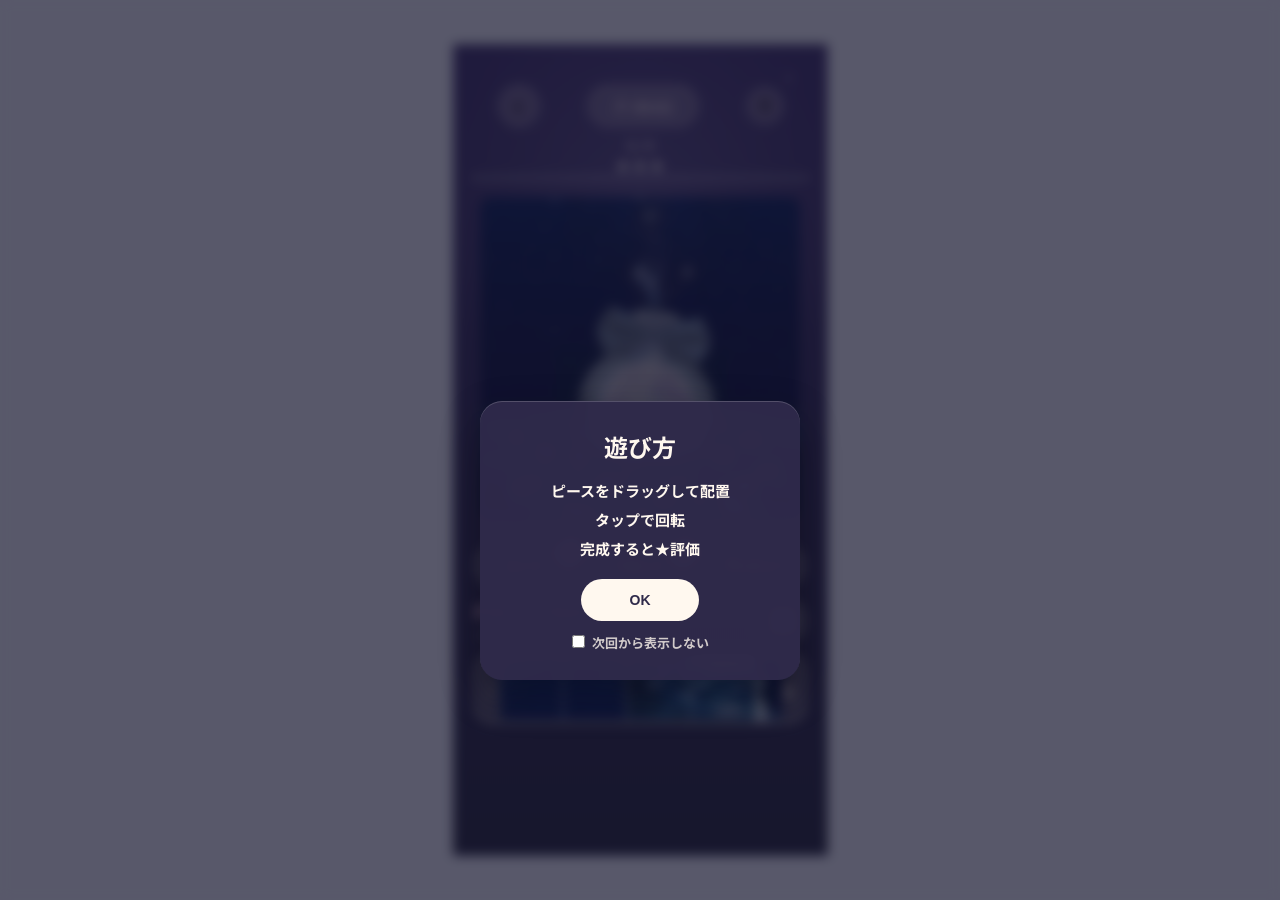
==== commit eabd0988: "Update play-stage.html" ====
--- a/play-stage.html
+++ b/play-stage.html
@@ -4,6 +4,10 @@
   <meta charset="UTF-8" />
   <meta name="viewport" content="width=device-width, initial-scale=1.0" />
   <title>Dream Puzzle</title>
+
+  <link rel="icon" href="favicon.ico">
+  <link rel="icon" type="image/png" sizes="32x32" href="favicon-32x32.png">
+  <link rel="icon" type="image/png" sizes="16x16" href="favicon-16x16.png">
 
   <link rel="preconnect" href="https://fonts.googleapis.com" />
   <link rel="preconnect" href="https://fonts.gstatic.com" crossorigin />
@@ -12,7 +16,7 @@
     rel="stylesheet"
   />
 
-  <link rel="stylesheet" href="assets/css/play-stage.css" />
+  <link rel="stylesheet" href="play-stage.css" />
 </head>
 
 <body>
@@ -156,6 +160,6 @@
   </main>
 
   <script src="https://cdnjs.cloudflare.com/ajax/libs/gsap/3.12.5/gsap.min.js"></script>
-  <script src="assets/js/main.js"></script>
+  <script src="main.js"></script>
 </body>
 </html>
--- a/play-stage.css
+++ b/play-stage.css
@@ -0,0 +1,799 @@
+@charset "UTF-8";
+
+/* =========================
+  Reset / Base
+========================= */
+
+* {
+  box-sizing: border-box;
+  margin: 0;
+  padding: 0;
+}
+
+:root {
+  --bg-top: #3A2F6B;
+  --bg-bottom: #1F2238;
+  --ui-base: rgba(255, 244, 230, 0.22);
+  --ui-border: rgba(255, 255, 255, 0.35);
+  --cream: #FFF4E6;
+  --pink: #F8A6CE;
+  --text-main: #FFF8EF;
+  --text-sub: rgba(255, 248, 239, 0.72);
+  --tray: rgba(190, 170, 160, 0.48);
+}
+
+body {
+  min-height: 100vh;
+  display: grid;
+  place-items: center;
+  background: #e9edf5;
+  font-family: "Noto Sans JP", sans-serif;
+  color: var(--text-main);
+}
+
+
+/* =========================
+  Frame
+========================= */
+
+.appFrame {
+  position: relative;
+  width: 375px;
+  height: 812px;
+  padding: 16px;
+  overflow: hidden;
+  border: 1px solid rgba(255,255,255,0.22);
+
+  background:
+    radial-gradient(circle at 50% 20%, rgba(216,204,255,0.18), transparent 32%),
+    linear-gradient(180deg, var(--bg-top), var(--bg-bottom));
+}
+
+
+/* =========================
+  Header / Controls
+========================= */
+
+.topBar {
+  position: relative;
+  padding: 24px 28px 0;
+  margin-bottom: 8px;
+}
+
+.mainControls {
+  display: flex;
+  justify-content: space-between;
+  align-items: center;
+}
+
+.helpBtn {
+  position: absolute;
+  top: -4px;
+  right: 0;
+
+  width: 44px;
+  height: 44px;
+  display: grid;
+  place-items: center;
+
+  border: none;
+  background: transparent;
+  color: rgba(255,255,255,0.6);
+}
+
+.playToggleBtn {
+  width: 44px;
+  height: 44px;
+}
+
+
+/* =========================
+  Glass UI
+========================= */
+
+.iconBtn,
+.glassPill,
+.actionBtn,
+.sortBtn,
+.gridBtn,
+.pieceTray {
+  background: var(--ui-base);
+  border: 1px solid var(--ui-border);
+  backdrop-filter: blur(10px);
+  box-shadow: inset 0 1px 0 rgba(255,255,255,0.22);
+}
+
+.iconBtn {
+  width: 42px;
+  height: 42px;
+  border-radius: 50%;
+  display: grid;
+  place-items: center;
+  font-size: 28px;
+}
+
+.iconBtn--sm {
+  width: 36px;
+  height: 36px;
+  font-size: 22px;
+}
+
+.glassPill {
+  width: 112px;
+  height: 42px;
+  border-radius: 999px;
+  display: grid;
+  place-items: center;
+}
+
+
+/* =========================
+  Progress　　グリッド
+========================= */
+
+.progressBox {
+  text-align: center;
+  font-size: 14px;
+}
+
+.progressBar {
+  width: 100%;
+  height: 6px;
+  border-radius: 999px;
+  overflow: hidden;
+  background: rgba(255,255,255,0.2);
+}
+
+.progressBar span {
+  display: block;
+  width: 0%;
+  height: 100%;
+  border-radius: inherit;
+  background: linear-gradient(90deg, #ff9ecf, #ffcf9e);
+  transition: width 0.3s ease;
+}
+
+.pieceHeader {
+  display: flex;
+  justify-content: space-between;
+  align-items: center;
+  margin-bottom: 8px;
+}
+
+.pieceHeader > div:first-child {
+  display: flex;
+  flex-direction: column;
+  /* gap: 2px; */
+}
+
+.pieceTitle {
+  margin: 0; 
+  font-size: 1.2rem;
+  font-weight: 700;
+  letter-spacing: 0.05em;
+  color: #F6C1D9;
+}
+
+.pieceLead {
+  margin: 0; 
+  font-size: 0.8rem;
+  color: rgba(255,255,255,0.6);
+}
+
+.pieceOptions {
+  flex: 0 0 auto;
+  display: flex;
+  align-items: center;
+}
+
+.gridBtn {
+  width: 48px;
+  height: 48px;
+  min-width: 48px;
+  border-radius: 50%;
+  display: grid;
+  place-items: center;
+  padding: 0;
+  border: 1px solid rgba(255, 255, 255, 0.35);
+  background: rgba(255, 244, 230, 0.22);
+  color: var(--cream);
+  z-index: 10;
+}
+
+.gridBtnIcon {
+  width: 20px;
+  height: 20px;
+  display: grid;
+  grid-template-columns: repeat(2, 1fr);
+  gap: 4px;
+}
+
+.gridBtnIcon span {
+  display: block;
+  background: #fff3df;
+  border-radius: 1px;
+}
+
+/* =========================
+  Puzzle Board
+========================= */
+
+.puzzleBoard {
+  position: relative;
+  width: 100%;
+  max-width: 320px;
+  aspect-ratio: 1;
+  margin: 16px auto;
+  overflow: hidden;
+}
+
+#puzzleImage {
+  width: 100%;
+  height: 100%;
+  object-fit: cover;
+  border-radius: 12px;
+}
+
+.puzzleBoard::after {
+  content: "";
+  position: absolute;
+  inset: 0;
+  background: rgba(20, 18, 40, 0.25);
+}
+
+
+/* =========================
+  Pieces
+========================= */
+
+.pieceCard {
+  width: 64px;
+  height: 64px;
+  flex: 0 0 64px;
+  overflow: hidden;
+  border: 1px solid rgba(255,255,255,0.45);
+  cursor: grab;
+}
+
+.pieceTray .pieceCard {
+  width: 64px;
+  height: 64px;
+  flex: 0 0 64px;
+}
+
+.pieceTray {
+  height: 88px;
+}
+
+.pieceCard.is-dragging {
+  cursor: grabbing;
+  box-shadow: 0 0 18px rgba(255, 217, 184, 0.65);
+  transform: none;
+}
+
+.pieceCard.is-snapped {
+  outline: 2px solid rgba(255,217,184,0.8);
+  pointer-events: none;
+}
+
+
+/* =========================
+  Tray
+========================= */
+
+.pieceTray {
+  position: relative;
+  height: 72px;
+  border-radius: 18px;
+  display: flex;
+  align-items: center;
+  padding: 0 24px;
+  overflow: hidden;
+}
+
+.pieces {
+  display: flex;
+  overflow-x: auto;
+  scrollbar-width: none;
+}
+
+.pieces::-webkit-scrollbar {
+  display: none;
+}
+
+
+/* =========================
+  Arrows
+========================= */
+
+.trayArrow {
+  position: absolute;
+  top: 50%;
+  transform: translateY(-50%);
+  z-index: 20;
+
+  width: 28px;
+  height: 48px;
+
+  border: none;
+  background: transparent;
+  color: var(--cream);
+
+  font-size: 34px;
+  font-weight: 700;
+  line-height: 1;
+
+  display: grid;
+  place-items: center;
+}
+
+.trayArrow--prev {
+  left: 4px;
+}
+
+.trayArrow--next {
+  right: 4px;
+}
+
+.trayArrow.is-disabled {
+  opacity: 0.25;
+  pointer-events: none;
+}
+
+/* =========================
+  Modals
+========================= */
+
+.helpModal,
+.previewModal,
+.resultModal {
+  position: absolute;
+  inset: 0;
+  display: grid;
+  place-items: center;
+}
+
+.helpModal__overlay {
+  background: rgba(0,0,0,0.4);
+  backdrop-filter: blur(6px);
+}
+
+
+/* =========================
+  Effects
+========================= */
+
+.hintGlow,
+.placeGlow {
+  position: absolute;
+  border-radius: 50%;
+  pointer-events: none;
+}
+
+.finishGlow {
+  position: absolute;
+  inset: 0;
+  margin: auto;
+  width: 200px;
+  height: 200px;
+  border-radius: 50%;
+}
+
+
+
+.resultModal {
+  opacity: 0;
+  pointer-events: none;
+}
+
+.resultModal.is-active {
+  opacity: 1;
+  pointer-events: auto;
+}
+
+/* =========================
+  Preview Modal
+========================= */
+
+.previewModal {
+  position: absolute;
+  inset: 0;
+  z-index: 100;
+  display: grid;
+  place-items: center;
+  padding: 24px;
+  background: rgba(20, 18, 40, 0.72);
+  opacity: 0;
+  pointer-events: none;
+  transition: opacity 0.25s ease;
+}
+
+.previewModal.is-active {
+  opacity: 1;
+  pointer-events: auto;
+}
+
+.previewModal__inner {
+  position: relative;
+  width: min(82%, 300px);
+  padding: 18px;
+  border-radius: 24px;
+  background: rgba(255, 244, 230, 0.16);
+  border: 1px solid rgba(255,255,255,0.35);
+  backdrop-filter: blur(14px);
+  -webkit-backdrop-filter: blur(14px);
+}
+
+.previewModal__title {
+  margin: 0 0 12px;
+  color: var(--cream);
+  font-size: 14px;
+  font-weight: 700;
+  text-align: center;
+}
+
+.previewModal__inner img {
+  display: block;
+  width: 100%;
+  max-height: 360px;
+  object-fit: contain;
+  border-radius: 16px;
+}
+
+.previewModal__close {
+  position: absolute;
+  top: -12px;
+  right: -12px;
+
+  width: 34px;
+  height: 34px;
+  border: none;
+  border-radius: 50%;
+
+  display: grid;
+  place-items: center;
+
+  background: rgba(20, 18, 40, 0.78);
+  color: #fff8ef;
+  font-size: 18px;
+  font-weight: 700;
+
+  box-shadow: 0 6px 16px rgba(0,0,0,0.28);
+}
+/* =========================
+  Emergency Fix
+========================= */
+
+.helpModal[hidden],
+.previewModal[aria-hidden="true"],
+.resultModal[aria-hidden="true"] {
+  display: none !important;
+}
+
+.helpModal {
+  position: absolute;
+  inset: 0;
+  z-index: 1000;
+}
+
+.bottomActions {
+  position: absolute;
+  top: 500px;
+  left: 20px;
+  right: 20px;
+  display: flex;
+  gap: 10px;
+  z-index: 5;
+}
+
+.actionBtn {
+  flex: 1;
+  height: 42px;
+  border-radius: 999px;
+  border: 1px solid var(--ui-border);
+  background: var(--ui-base);
+  color: var(--cream);
+  font-size: 13px;
+  font-weight: 700;
+  backdrop-filter: blur(10px);
+  box-shadow: inset 0 1px 0 rgba(255,255,255,0.22);
+}
+
+.actionBtn {
+  position: relative;
+}
+
+.hintCount,
+.resetCount {
+  position: absolute;
+  top: -8px;
+  right: -8px;
+
+  width: 28px;
+  height: 28px;
+  border-radius: 50%;
+
+  display: flex;
+  align-items: center;
+  justify-content: center;
+
+  background: linear-gradient(135deg, #F6C1D9, #F9A8C0);
+  color: #3A2F3B;
+
+  font-size: 14px;
+  font-weight: 700;
+  line-height: 1;
+
+  box-shadow: 0 4px 10px rgba(0, 0, 0, 0.2);
+}
+
+.pieceSection {
+  position: absolute;
+  left: 20px;
+  right: 20px;
+  bottom: 130px;
+  z-index: 4;
+}
+
+
+/* =========================
+  Help Modal
+========================= */
+
+.helpModal[hidden] {
+  display: none !important;
+}
+
+.helpModal {
+  position: fixed;
+  inset: 0;
+  z-index: 1000;
+}
+
+.helpModal__overlay {
+  position: absolute;
+  inset: 0;
+  background: rgba(20, 18, 40, 0.68);
+  backdrop-filter: blur(6px);
+  -webkit-backdrop-filter: blur(6px);
+}
+
+.helpModal__content {
+  position: relative;
+  z-index: 1;
+  width: min(86%, 320px);
+  margin: 180px auto 0;
+  padding: 28px 24px;
+  border-radius: 22px;
+
+  background: rgba(47, 42, 74, 0.96);
+  color: #fff8ef;
+  text-align: center;
+
+  box-shadow:
+    0 16px 40px rgba(0, 0, 0, 0.3),
+    inset 0 1px 0 rgba(255, 255, 255, 0.18);
+}
+
+.helpModal__content h2 {
+  margin: 0 0 16px;
+  font-size: 24px;
+  font-weight: 700;
+}
+
+.helpList {
+  margin: 0;
+  padding: 0;
+  list-style: none;
+}
+
+.helpList li {
+  margin-top: 8px;
+  font-size: 15px;
+  font-weight: 700;
+}
+
+.helpActions {
+  margin-top: 20px;
+}
+
+.btnClose {
+  display: inline-flex;
+  align-items: center;
+  justify-content: center;
+
+  min-width: 118px;
+  height: 42px;
+  padding: 0 24px;
+
+  border: none;
+  border-radius: 999px;
+
+  background: #fff8ef;
+  color: #2f2a4a;
+
+  font-size: 14px;
+  font-weight: 700;
+}
+
+.dontShow {
+  display: block;
+  margin-top: 12px;
+  font-size: 13px;
+  font-weight: 700;
+  color: rgba(255, 248, 239, 0.78);
+}
+
+.dontShow input {
+  margin-right: 4px;
+}
+/* =========================
+  Emergency Fix: Board Pieces
+========================= */
+
+.puzzleBoard {
+  position: relative;
+}
+
+#puzzleImage {
+  display: block;
+  width: 100%;
+  height: 100%;
+  object-fit: cover;
+}
+
+/* =========================
+  Hint Glow
+========================= */
+
+.dropLayer {
+  position: absolute;
+  inset: 0;
+  z-index: 40;
+  pointer-events: none;
+}
+
+.hintGlow {
+  position: absolute;
+  width: calc(100% / 3);
+  height: calc(100% / 3);
+
+  border-radius: 10px;
+  border: 2px solid rgba(255, 217, 184, 0.95);
+  background: rgba(255, 217, 184, 0.18);
+
+  box-shadow:
+    0 0 18px rgba(255, 217, 184, 0.9),
+    0 0 36px rgba(246, 193, 217, 0.55);
+
+  z-index: 60;
+  pointer-events: none;
+}
+
+.pieceCard,
+.pieces,
+.pieceTray {
+  touch-action: none;
+  -webkit-user-select: none;
+  user-select: none;
+}
+
+.dropLayer .pieceCard {
+  position: absolute;
+  width: calc(100% / 3) !important;
+  height: calc(100% / 3) !important;
+  flex: none !important;
+}
+
+.pieceCard.is-snapped {
+  pointer-events: none;
+}
+
+
+/* =========================
+  Emergency Fix: Result Modal
+========================= */
+
+.resultModal {
+  position: absolute;
+  inset: 0;
+  z-index: 120;
+  display: grid;
+  place-items: center;
+  background: rgba(20, 18, 40, 0.74);
+  opacity: 0;
+  pointer-events: none;
+  transition: opacity 0.3s ease;
+}
+
+.resultModal.is-active {
+  opacity: 1;
+  pointer-events: auto;
+}
+
+.resultModal__inner {
+  width: 82%;
+  padding: 28px 20px;
+  border-radius: 28px;
+  text-align: center;
+  background: rgba(255, 244, 230, 0.17);
+  border: 1px solid rgba(255, 255, 255, 0.38);
+  backdrop-filter: blur(16px);
+  -webkit-backdrop-filter: blur(16px);
+  box-shadow:
+    0 0 28px rgba(255, 217, 184, 0.22),
+    inset 0 1px 0 rgba(255, 255, 255, 0.26);
+}
+
+.resultModal__label {
+  color: rgba(255, 248, 239, 0.72);
+  font-size: 12px;
+  letter-spacing: 0.12em;
+}
+
+.resultModal__title {
+  margin-top: 8px;
+  font-family: "Quicksand", sans-serif;
+  color: var(--cream);
+  font-size: 38px;
+  line-height: 1;
+}
+
+.resultStars {
+  margin-top: 16px;
+  color: #FFD9B8;
+  font-size: 24px;
+  letter-spacing: 0.12em;
+  text-shadow: 0 0 14px rgba(255, 217, 184, 0.65);
+}
+
+.resultModal__text {
+  margin: 14px auto 10px;
+  color: rgba(255, 248, 239, 0.82);
+  font-size: 13px;
+
+}
+
+.resultActions {
+  display: grid;
+  gap: 10px;
+  margin-top: 22px;
+}
+
+.resultModal__btn {
+  width: 100%;
+  height: 46px;
+  margin-bottom: 16px;
+  border: none;
+  border-radius: 999px;
+  color: var(--cream);
+  font-weight: 700;
+  background: linear-gradient(
+    180deg,
+    rgba(255, 217, 184, 0.52),
+    rgba(246, 193, 217, 0.24)
+  );
+  box-shadow: 0 0 18px rgba(255, 217, 184, 0.32);
+}
+
+.resultClose {
+  border: none;
+  background: transparent;
+  color: rgba(255, 248, 239, 0.75);
+  font-size: 14px;
+}
+
+/* グリッドを出す */
+.puzzleBoard.is-grid::before {
+  content: "";
+  position: absolute;
+  inset: 0;
+  z-index: 30;
+  pointer-events: none;
+
+  background-image:
+    linear-gradient(to right, rgba(255, 255, 255, 0.35) 1px, transparent 1px),
+    linear-gradient(to bottom, rgba(255, 255, 255, 0.35) 1px, transparent 1px);
+
+  background-size: calc(100% / 3) calc(100% / 3);
+}
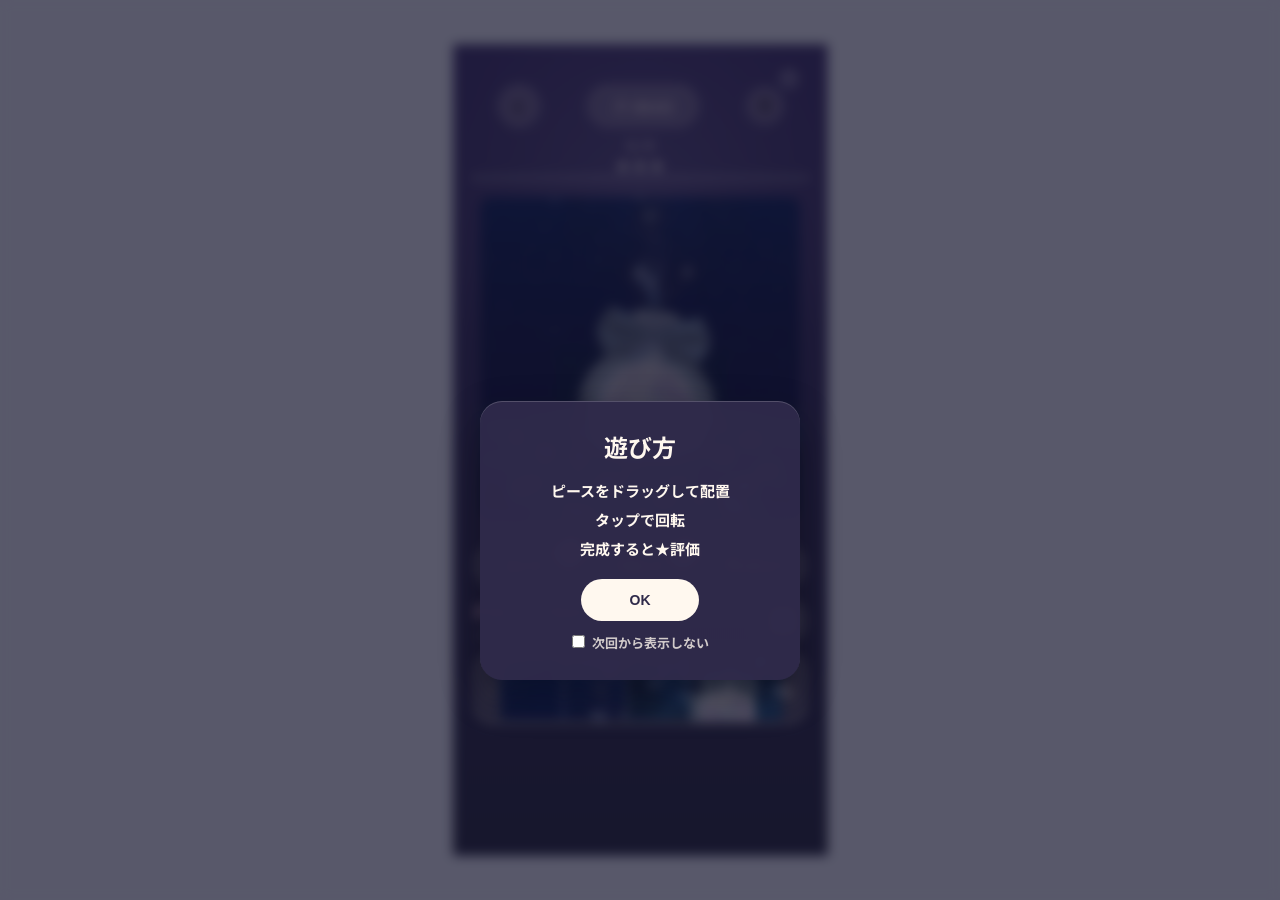
==== commit 4e46c890: "Update play-stage.html" ====
--- a/play-stage.html
+++ b/play-stage.html
@@ -35,7 +35,14 @@
       </div>
     
       <!-- ヘルプは別 -->
-      <button class="helpBtn" type="button" aria-label="使い方">?</button>
+      <button class="helpBtn" aria-label="使い方">
+        <svg width="18" height="18" viewBox="0 0 24 24" fill="none">
+          <circle cx="12" cy="12" r="10" stroke="white" stroke-width="2"/>
+          <line x1="12" y1="10" x2="12" y2="16" stroke="white" stroke-width="2"/>
+          <circle cx="12" cy="7" r="1.5" fill="white"/>
+        </svg>
+      </button>
+      
       <div class="helpModal" hidden>
         <div class="helpModal__overlay"></div>
       
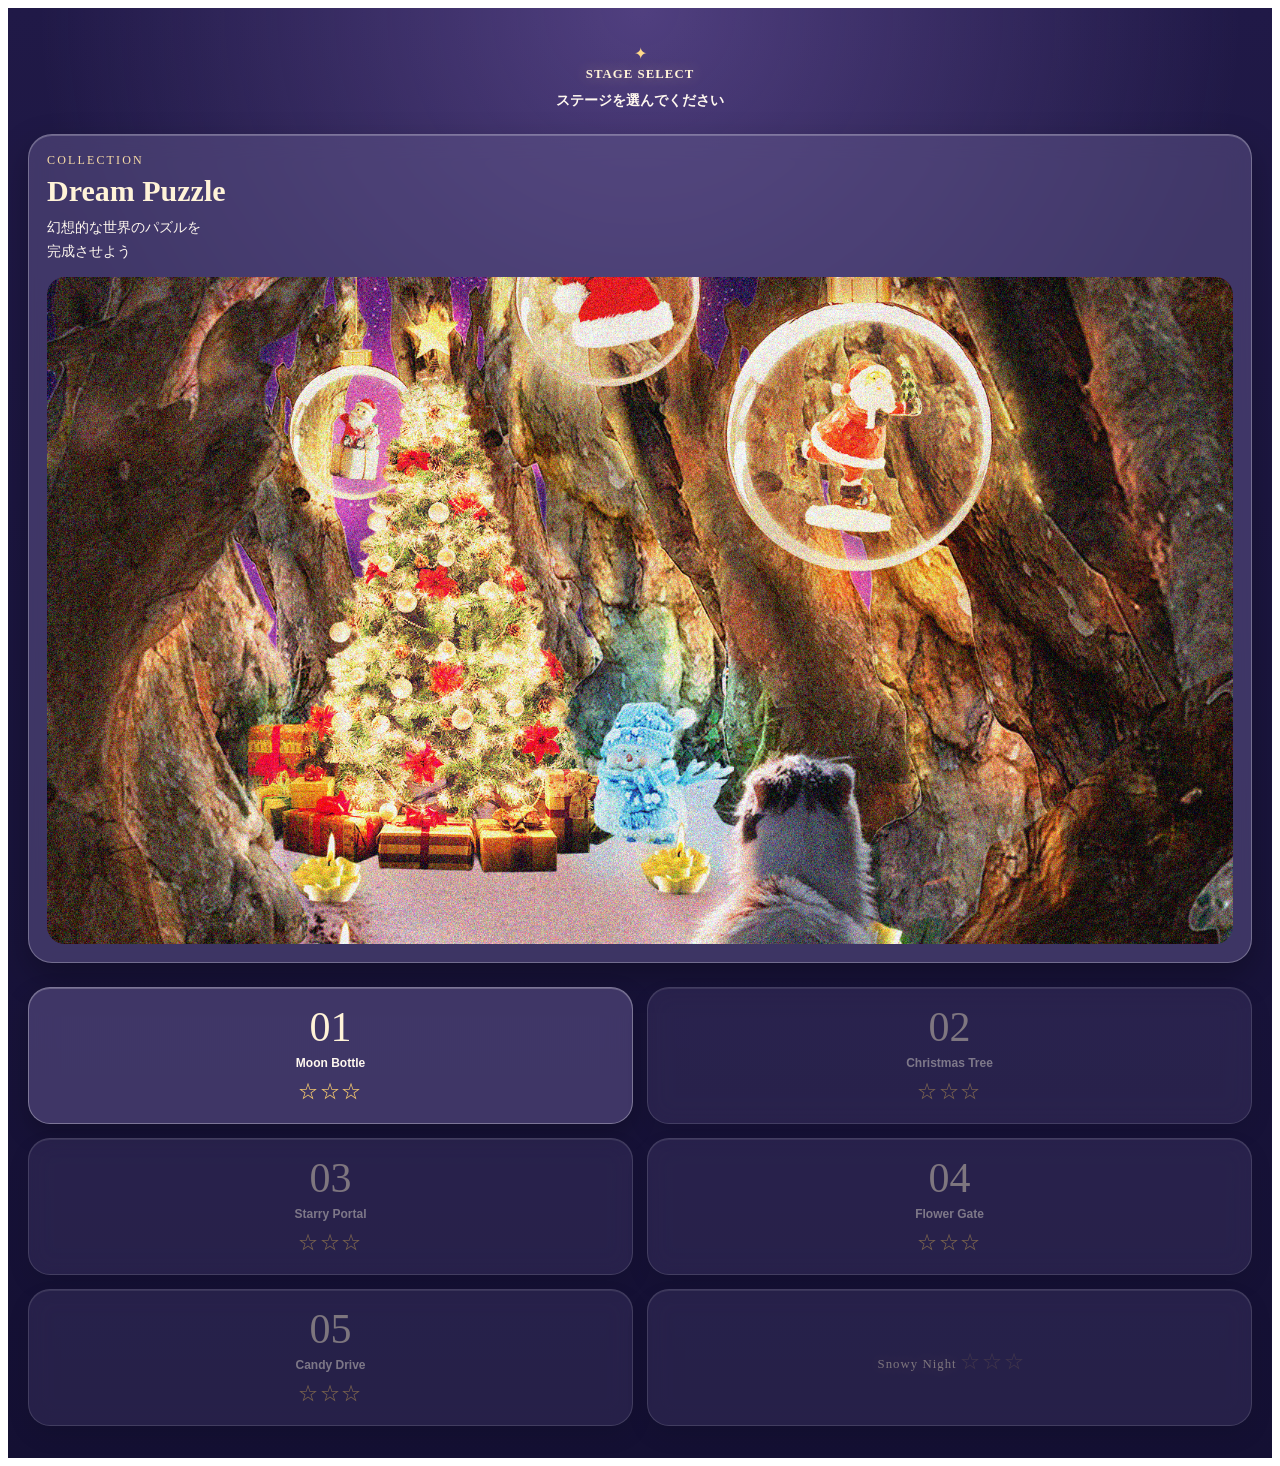
==== commit 16c02a86: "Update play-stage.html" ====
--- a/play-stage.html
+++ b/play-stage.html
@@ -1,13 +1,16 @@
 <!DOCTYPE html>
 <html lang="ja">
 <head>
-  <meta charset="UTF-8" />
-  <meta name="viewport" content="width=device-width, initial-scale=1.0" />
-  <title>Dream Puzzle</title>
+  <meta charset="UTF-8">
 
   <link rel="icon" href="favicon.ico">
   <link rel="icon" type="image/png" sizes="32x32" href="favicon-32x32.png">
   <link rel="icon" type="image/png" sizes="16x16" href="favicon-16x16.png">
+  <link rel="icon" type="image/png" href="apple-touch-icon.png">
+  <link rel="icon" type="image/png" sizes="32x32" href="android-chrome-512x512.png">
+  <meta name="viewport" content="width=device-width, initial-scale=1.0">
+  <title>Stage Select</title>
+  <link rel="stylesheet" href="./style.css">
 
   <link rel="preconnect" href="https://fonts.googleapis.com" />
   <link rel="preconnect" href="https://fonts.gstatic.com" crossorigin />
@@ -15,158 +18,87 @@
     href="https://fonts.googleapis.com/css2?family=Noto+Sans+JP:wght@400;500;700&family=Quicksand:wght@600;700&display=swap"
     rel="stylesheet"
   />
-
-  <link rel="stylesheet" href="play-stage.css" />
 </head>
 
 <body>
-  <main class="appFrame" aria-label="パズルアプリ画面">
-    <header class="topBar">
+  <main class="stagePage">
 
-      <!-- メイン操作グループ -->
-      <div class="mainControls">
-        <button class="iconBtn backBtn" type="button" aria-label="ステージ選択に戻る">‹</button>
-    
-        <div class="glassPill">00:00</div>
-    
-        <button class="iconBtn iconBtn--sm playToggleBtn" type="button" aria-label="一時停止">
-          Ⅱ
-        </button>
-      </div>
-    
-      <!-- ヘルプは別 -->
-      <button class="helpBtn" aria-label="使い方">
-        <svg width="18" height="18" viewBox="0 0 24 24" fill="none">
-          <circle cx="12" cy="12" r="10" stroke="white" stroke-width="2"/>
-          <line x1="12" y1="10" x2="12" y2="16" stroke="white" stroke-width="2"/>
-          <circle cx="12" cy="7" r="1.5" fill="white"/>
-        </svg>
-      </button>
-      
-      <div class="helpModal" hidden>
-        <div class="helpModal__overlay"></div>
-      
-        <div class="helpModal__content">
-          <h2>遊び方</h2>
-      
-          <ul class="helpList">
-            <li>ピースをドラッグして配置</li>
-            <li>タップで回転</li>
-            <li>完成すると★評価</li>
-          </ul>
-      
-          <div class="helpActions">
-            <button class="btnClose">OK</button>
-            <label class="dontShow">
-              <input type="checkbox"> 次回から表示しない
-            </label>
-          </div>
-        </div>
+    <header class="stageHeader">
+
+      <div class="stageTitleBox">
+        <p class="stageSpark">✦</p>
+        <h1 class="stageTitle">STAGE SELECT</h1>
+        <p class="stageLead">ステージを選んでください</p>
       </div>
     </header>
-    
-    <div class="subControls">
-      <div class="progressBox">
-        <p class="progressText">0 / 5</p>
-    
-        <div class="starRating">
-          <span>★</span>
-          <span>★</span>
-          <span>★</span>
-        </div>
-    
-        <div class="progressBar">
-          <span></span>
-        </div>
-      </div>
-  
-    </div>
 
-    <section class="puzzleBoard" aria-label="パズルボード">
-      <img id="puzzleImage" src="" alt="">
-      <div class="dropLayer"></div>
-    </section>
-
-    <div class="bottomActions">
-      <button class="actionBtn actionBtn--primary hintBtn" type="button">
-        ヒント
-        <span class="hintCount">3</span>
-      </button>
-      <button class="actionBtn resetBtn" type="button">
-        リセット
-        <span class="resetCount">5</span>
-      </button>
-      <button class="actionBtn previewBtn" type="button">プレビュー</button>
-    </div>
-
-    <section class="pieceSection" aria-label="ピーストレイ">
-      <div class="pieceHeader">
-        <div>
-          <p class="pieceTitle">PIECE TRAY</p>
-          <p class="pieceLead">ドラッグしてピースを配置しよう</p>
-        </div>
-
-        <div class="pieceOptions">
-          <button class="gridBtn" type="button" aria-label="グリッド表示">
-            <span class="gridBtnIcon" aria-hidden="true">
-              <span></span><span></span><span></span><span></span>
-            </span>
-          </button>
-        </div>
+    <section class="collectionCard">
+      <div class="collectionText">
+        <p class="collectionLabel">COLLECTION</p>
+        <h2 class="collectionTitle">Dream Puzzle</h2>
+        <p class="collectionLead">
+          幻想的な世界のパズルを<br>
+          完成させよう
+        </p>
       </div>
 
-      <div class="pieceTray">
-        <button class="trayArrow trayArrow--prev" type="button" aria-label="前のピース">‹</button>
-
-        <div class="pieces">
-          <div class="pieceCard" data-id="0"></div>
-          <div class="pieceCard" data-id="1"></div>
-          <div class="pieceCard" data-id="2"></div>
-          <div class="pieceCard" data-id="3"></div>
-          <div class="pieceCard" data-id="4"></div>
-          <div class="pieceCard" data-id="5"></div>
-          <div class="pieceCard" data-id="6"></div>
-          <div class="pieceCard" data-id="7"></div>
-          <div class="pieceCard" data-id="8"></div>
-        </div>
-
-        <button class="trayArrow trayArrow--next" type="button" aria-label="次のピース">›</button>
+      <div class="collectionVisual">
+        <img src="./christmas.jpg" alt="Dream Puzzle">
       </div>
     </section>
 
+    <section class="stageGrid" aria-label="ステージ一覧">
 
+      <button class="stageCard" type="button">
+        <span class="stageNum">01</span>
+        <span class="stageName">Moon Bottle</span>
+        <span class="stageStars">☆☆☆</span>
+      </button>
 
-    <!-- プレビュー画面 -->
-    <div class="previewModal" aria-hidden="true">
-      <div class="previewModal__inner">
-        <button class="previewModal__close" type="button">×</button>
-        <p class="previewModal__title">完成イメージ</p>
-        <img src="" alt="完成イメージ">
-      </div>
-    </div>
+      <button class="stageCard" type="button">
+        <span class="stageNum">02</span>
+        <span class="stageName">Christmas Tree</span>
+        <span class="stageStars">☆☆☆</span>
+      </button>
 
-    <div class="resultModal" aria-hidden="true">
-      <div class="resultModal__inner">
-        <p class="resultModal__label">Puzzle Complete</p>
-        <h2 class="resultModal__title">Complete!</h2>
-    
-        <div class="resultStars">★★★</div>
-    
-        <p class="resultModal__text">
-          すべてのピースが完成しました
-        </p>
+      <button class="stageCard" type="button">
+        <span class="stageNum">03</span>
+        <span class="stageName">Starry Portal</span>
+        <span class="stageStars">☆☆☆</span>
+      </button>
 
-        <button class="resultModal__btn nextStageBtn" type="button">次のステージで遊ぶ</button>
-        <button class="resultModal__btn resultModal__btn--secondary retryBtn" type="button">もう一度遊ぶ</button>
+      <button class="stageCard is-locked" type="button" disabled>
+        <span class="lockIcon"></span>
+        <span class="stageNum">04</span>
+        <span class="stageName">Flower Gate</span>
+        <span class="stageStars">☆☆☆</span>
+      </button>
 
-        <button class="resultModal__subBtn resultClose" type="button">
-          閉じる
-        </button>
-      </div>
-    </div>
+      <button class="stageCard is-locked" type="button" disabled>
+        <span class="lockIcon"></span>
+        <span class="stageNum">05</span>
+        <span class="stageName">Candy Drive</span>
+        <span class="stageStars">☆☆☆</span>
+      </button>
+
+      <button class="stageCard isComingSoon" type="button" disabled>
+        <span class="lockIcon"></span>
+        <span class="stageNumber">06</span>
+        <span class="stageTitle">Snowy Night</span>
+        <span class="stageStars">☆☆☆</span>
+      </button>
+
+    </section>
+
+    <!-- <div class="stageHome">
+      <button class="homeBtn" type="button">
+        <span>⌂</span>
+        HOME
+      </button>
+    </div> -->
+
   </main>
 
-  <script src="https://cdnjs.cloudflare.com/ajax/libs/gsap/3.12.5/gsap.min.js"></script>
-  <script src="main.js"></script>
+  <script src="./main.js"></script>
 </body>
 </html>
--- a/style.css
+++ b/style.css
@@ -0,0 +1,318 @@
+/* =========================
+  Stage Select Page
+========================= */
+
+.stagePage {
+    min-height: 100vh;
+    padding: 28px 20px 32px;
+    overflow: hidden;
+    color: #fff8ef;
+    background:
+      radial-gradient(circle at 50% 0%, rgba(139, 110, 196, 0.45), transparent 38%),
+      linear-gradient(180deg, #201947 0%, #141033 100%);
+  }
+  
+  
+  /* =========================
+    Header
+  ========================= */
+  
+  .stageHeader {
+    position: relative;
+    display: block;
+    margin-bottom: 24px;
+    padding-top: 8px;
+  }
+  
+  .stageTitleBox {
+    text-align: center;
+  }
+  
+  .stageSpark {
+    margin: 0 0 4px;
+    color: #ffd98a;
+  }
+  
+  .stageTitle {
+    margin: 0;
+    font-family: serif;
+    font-size: 0.8rem;
+    line-height: 1.15;
+    letter-spacing: 0.08em;
+    color: #fff3d8;
+    text-shadow: 0 0 14px rgba(255, 218, 150, 0.45);
+  }
+  
+  .stageLead {
+    margin: 10px 0 0;
+    font-size: 14px;
+    font-weight: 700;
+    white-space: nowrap;
+  }
+  
+  
+  /* =========================
+    Collection Card
+  ========================= */
+  
+  .collectionCard {
+    display: grid;
+    grid-template-columns: 1fr;
+    gap: 14px;
+    padding: 18px;
+    margin-bottom: 24px;
+    border-radius: 24px;
+    background: rgba(94, 82, 136, 0.55);
+    border: 1px solid rgba(255, 255, 255, 0.28);
+    box-shadow:
+      inset 0 1px 0 rgba(255, 255, 255, 0.22),
+      0 14px 34px rgba(0, 0, 0, 0.28);
+    backdrop-filter: blur(12px);
+  }
+  
+  .collectionLabel {
+    margin: 0 0 6px;
+    font-size: 12px;
+    letter-spacing: 0.18em;
+    color: #f8dca7;
+  }
+  
+  .collectionTitle {
+    margin: 0;
+    font-family: serif;
+    font-size: 30px;
+    color: #fff3d8;
+  }
+  
+  .collectionLead {
+    margin: 8px 0 0;
+    font-size: 14px;
+    line-height: 1.7;
+  }
+  
+  .collectionVisual {
+    overflow: hidden;
+    border-radius: 18px;
+  }
+  
+  .collectionVisual img {
+    display: block;
+    width: 100%;
+    aspect-ratio: 16 / 9;
+    object-fit: cover;
+  }
+  
+  
+  /* =========================
+    Stage Grid
+  ========================= */
+  
+  .stageGrid {
+    display: grid;
+    grid-template-columns: repeat(2, 1fr);
+    gap: 14px;
+  }
+  
+  .stageCard {
+    position: relative;
+    min-height: 136px;
+    padding: 18px 10px;
+    border-radius: 22px;
+    border: 1px solid rgba(255, 255, 255, 0.32);
+    background: rgba(94, 82, 136, 0.58);
+    color: #fff8ef;
+    opacity: 1;
+    transform: translateY(0);
+    transition: all 0.4s ease;
+    box-shadow:
+      inset 0 1px 0 rgba(255, 255, 255, 0.22),
+      0 10px 24px rgba(0, 0, 0, 0.22);
+    backdrop-filter: blur(12px);
+  }
+  
+  .stageCard.is-locked {
+    opacity: 0.45;
+  }
+  
+  .stageCard.is-unlocked {
+    animation: fadeUnlock 0.5s ease forwards;
+  }
+  
+  .stageNum {
+    display: block;
+    font-family: serif;
+    font-size: 42px;
+    line-height: 1;
+    color: #fff3d8;
+  }
+  
+  .stageName {
+    display: block;
+    margin-top: 8px;
+    font-size: 12px;
+    font-weight: 700;
+  }
+  
+  
+  /* =========================
+    Stars
+  ========================= */
+  
+  .stageStars {
+    display: inline-block;
+    margin-top: 8px;
+    color: #ffd16d;
+    font-size: 20px;
+    letter-spacing: 0.08em;
+  }
+  
+  .stageStars.is-animated {
+    animation: starPop 0.45s ease both;
+  }
+  
+  
+  /* =========================
+    Lock / New Badge
+  ========================= */
+  
+  .lockIcon {
+    position: absolute;
+    top: 12px;
+    right: 12px;
+  }
+  
+  .stageCard .lockIcon {
+    display: none;
+  }
+  
+  .stageCard.is-locked .lockIcon {
+    display: block;
+  }
+  
+  .newBadge {
+    position: absolute;
+    top: 10px;
+    left: 10px;
+    padding: 3px 8px;
+    border-radius: 999px;
+    background: #ff78bd;
+    color: #fff8ef;
+    font-size: 10px;
+    font-weight: 700;
+    letter-spacing: 0.08em;
+    box-shadow: 0 0 12px rgba(255, 120, 189, 0.55);
+    animation: newBadgePop 0.5s ease both;
+  }
+  
+  
+  /* =========================
+    Result Modal Buttons
+  ========================= */
+  
+  .resultActions {
+    display: grid;
+    gap: 12px;
+    margin-top: 24px;
+  }
+  
+  .resultModal__btn {
+    width: 100%;
+    height: 48px;
+    border-radius: 999px;
+    border: none;
+    background: linear-gradient(180deg, #f2d8c7, #b99fb3);
+    color: #fff8ef;
+    font-weight: 700;
+    box-shadow: 0 8px 20px rgba(255, 210, 190, 0.25);
+  }
+  
+  .resultModal__btn--secondary {
+    background: rgba(255, 255, 255, 0.16);
+    border: 1px solid rgba(255, 255, 255, 0.28);
+    box-shadow: none;
+  }
+  
+  .resultClose {
+    border: none;
+    background: transparent;
+    color: rgba(255, 248, 239, 0.75);
+    font-size: 14px;
+  }
+  
+  
+  /* =========================
+    Animation
+  ========================= */
+  
+  @keyframes starPop {
+    0% {
+      opacity: 0;
+      transform: scale(0.6) translateY(4px);
+      filter: brightness(0.8);
+    }
+  
+    60% {
+      opacity: 1;
+      transform: scale(1.18) translateY(-2px);
+      filter: brightness(1.4);
+    }
+  
+    100% {
+      transform: scale(1) translateY(0);
+      filter: brightness(1);
+    }
+  }
+  
+  @keyframes fadeUnlock {
+    0% {
+      opacity: 0;
+      transform: translateY(8px) scale(0.95);
+      filter: blur(2px);
+    }
+  
+    100% {
+      opacity: 1;
+      transform: translateY(0) scale(1);
+      filter: blur(0);
+    }
+  }
+  
+  @keyframes newBadgePop {
+    0% {
+      opacity: 0;
+      transform: scale(0.7) translateY(4px);
+    }
+  
+    100% {
+      opacity: 1;
+      transform: scale(1) translateY(0);
+    }
+  }
+
+
+/* coming soon */
+.isComingSoon .stageNumber {
+  font-size: 16px;
+  letter-spacing: 0.1em;
+}
+
+.isComingSoon .stageNumber::before {
+  content: "Coming Soon";
+}
+
+.isComingSoon .stageNumber {
+  color: #aaa;
+}
+
+.isComingSoon .stageStars {
+  opacity: 0.3;
+}
+
+.isComingSoon .stageNumber {
+  font-size: 0;
+}
+
+.isComingSoon {
+  pointer-events: none;
+  opacity: 0.5;
+}
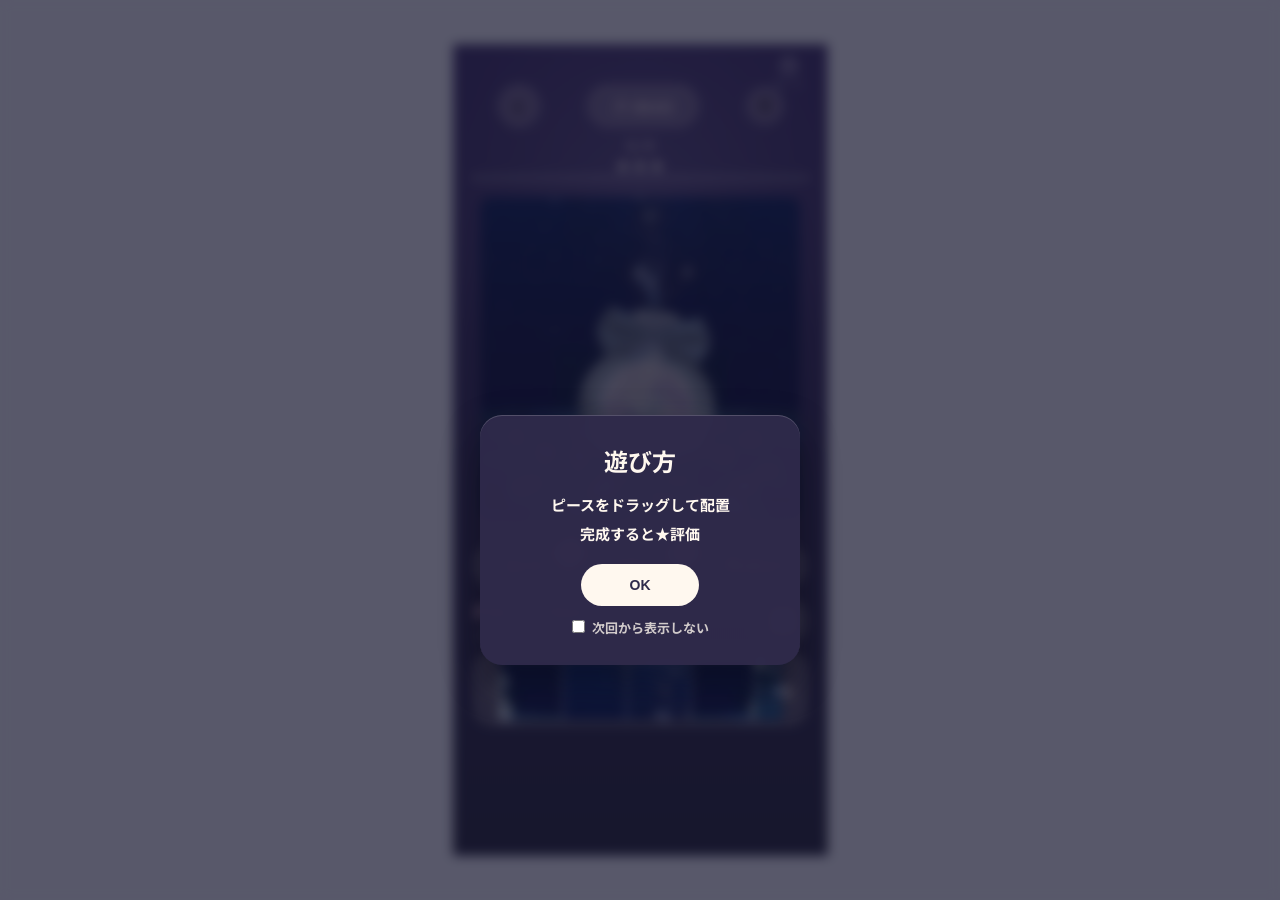
==== commit ba3177e7: "Update play-stage.html" ====
--- a/play-stage.html
+++ b/play-stage.html
@@ -1,16 +1,15 @@
 <!DOCTYPE html>
 <html lang="ja">
 <head>
-  <meta charset="UTF-8">
+  <meta charset="UTF-8" />
+  <meta name="viewport" content="width=device-width, initial-scale=1.0" />
+  <title>Dream Puzzle</title>
 
   <link rel="icon" href="favicon.ico">
   <link rel="icon" type="image/png" sizes="32x32" href="favicon-32x32.png">
   <link rel="icon" type="image/png" sizes="16x16" href="favicon-16x16.png">
   <link rel="icon" type="image/png" href="apple-touch-icon.png">
   <link rel="icon" type="image/png" sizes="32x32" href="android-chrome-512x512.png">
-  <meta name="viewport" content="width=device-width, initial-scale=1.0">
-  <title>Stage Select</title>
-  <link rel="stylesheet" href="./style.css">
 
   <link rel="preconnect" href="https://fonts.googleapis.com" />
   <link rel="preconnect" href="https://fonts.gstatic.com" crossorigin />
@@ -18,87 +17,158 @@
     href="https://fonts.googleapis.com/css2?family=Noto+Sans+JP:wght@400;500;700&family=Quicksand:wght@600;700&display=swap"
     rel="stylesheet"
   />
+
+  <link rel="stylesheet" href="play-stage.css" />
 </head>
 
 <body>
-  <main class="stagePage">
+  <main class="appFrame" aria-label="パズルアプリ画面">
+    <header class="topBar">
 
-    <header class="stageHeader">
+      <!-- メイン操作グループ -->
+      <div class="mainControls">
+        <button class="iconBtn backBtn" type="button" aria-label="ステージ選択に戻る">‹</button>
+    
+        <div class="glassPill">00:00</div>
+    
+        <button class="iconBtn iconBtn--sm playToggleBtn" type="button" aria-label="一時停止">
+          Ⅱ
+        </button>
+      </div>
+    
+      <!-- ヘルプは別 -->
+      <button class="helpBtn" aria-label="使い方">
+        <svg width="18" height="18" viewBox="0 0 24 24" fill="none">
+          <circle cx="12" cy="12" r="10" stroke="white" stroke-width="2"/>
+          <line x1="12" y1="10" x2="12" y2="16" stroke="white" stroke-width="2"/>
+          <circle cx="12" cy="7" r="1.5" fill="white"/>
+        </svg>
+      </button>
 
-      <div class="stageTitleBox">
-        <p class="stageSpark">✦</p>
-        <h1 class="stageTitle">STAGE SELECT</h1>
-        <p class="stageLead">ステージを選んでください</p>
+      <div class="helpModal" hidden>
+        <div class="helpModal__overlay"></div>
+      
+        <div class="helpModal__content">
+          <h2>遊び方</h2>
+      
+          <ul class="helpList">
+            <li>ピースをドラッグして配置</li>
+            <!-- <li>タップで回転</li> -->
+            <li>完成すると★評価</li>
+          </ul>
+      
+          <div class="helpActions">
+            <button class="btnClose">OK</button>
+            <label class="dontShow">
+              <input type="checkbox"> 次回から表示しない
+            </label>
+          </div>
+        </div>
       </div>
     </header>
+    
+    <div class="subControls">
+      <div class="progressBox">
+        <p class="progressText">0 / 5</p>
+    
+        <div class="starRating">
+          <span>★</span>
+          <span>★</span>
+          <span>★</span>
+        </div>
+    
+        <div class="progressBar">
+          <span></span>
+        </div>
+      </div>
+  
+    </div>
 
-    <section class="collectionCard">
-      <div class="collectionText">
-        <p class="collectionLabel">COLLECTION</p>
-        <h2 class="collectionTitle">Dream Puzzle</h2>
-        <p class="collectionLead">
-          幻想的な世界のパズルを<br>
-          完成させよう
-        </p>
+    <section class="puzzleBoard" aria-label="パズルボード">
+      <img id="puzzleImage" src="" alt="">
+      <div class="dropLayer"></div>
+    </section>
+
+    <div class="bottomActions">
+      <button class="actionBtn actionBtn--primary hintBtn" type="button">
+        ヒント
+        <span class="hintCount">3</span>
+      </button>
+      <button class="actionBtn resetBtn" type="button">
+        リセット
+        <span class="resetCount">5</span>
+      </button>
+      <button class="actionBtn previewBtn" type="button">プレビュー</button>
+    </div>
+
+    <section class="pieceSection" aria-label="ピーストレイ">
+      <div class="pieceHeader">
+        <div>
+          <p class="pieceTitle">PIECE TRAY</p>
+          <p class="pieceLead">ドラッグしてピースを配置しよう</p>
+        </div>
+
+        <div class="pieceOptions">
+          <button class="gridBtn" type="button" aria-label="グリッド表示">
+            <span class="gridBtnIcon" aria-hidden="true">
+              <span></span><span></span><span></span><span></span>
+            </span>
+          </button>
+        </div>
       </div>
 
-      <div class="collectionVisual">
-        <img src="./christmas.jpg" alt="Dream Puzzle">
+      <div class="pieceTray">
+        <button class="trayArrow trayArrow--prev" type="button" aria-label="前のピース">‹</button>
+
+        <div class="pieces">
+          <div class="pieceCard" data-id="0"></div>
+          <div class="pieceCard" data-id="1"></div>
+          <div class="pieceCard" data-id="2"></div>
+          <div class="pieceCard" data-id="3"></div>
+          <div class="pieceCard" data-id="4"></div>
+          <div class="pieceCard" data-id="5"></div>
+          <div class="pieceCard" data-id="6"></div>
+          <div class="pieceCard" data-id="7"></div>
+          <div class="pieceCard" data-id="8"></div>
+        </div>
+
+        <button class="trayArrow trayArrow--next" type="button" aria-label="次のピース">›</button>
       </div>
     </section>
 
-    <section class="stageGrid" aria-label="ステージ一覧">
 
-      <button class="stageCard" type="button">
-        <span class="stageNum">01</span>
-        <span class="stageName">Moon Bottle</span>
-        <span class="stageStars">☆☆☆</span>
-      </button>
 
-      <button class="stageCard" type="button">
-        <span class="stageNum">02</span>
-        <span class="stageName">Christmas Tree</span>
-        <span class="stageStars">☆☆☆</span>
-      </button>
+    <!-- プレビュー画面 -->
+    <div class="previewModal" aria-hidden="true">
+      <div class="previewModal__inner">
+        <button class="previewModal__close" type="button">×</button>
+        <p class="previewModal__title">完成イメージ</p>
+        <img src="" alt="完成イメージ">
+      </div>
+    </div>
 
-      <button class="stageCard" type="button">
-        <span class="stageNum">03</span>
-        <span class="stageName">Starry Portal</span>
-        <span class="stageStars">☆☆☆</span>
-      </button>
+    <div class="resultModal" aria-hidden="true">
+      <div class="resultModal__inner">
+        <p class="resultModal__label">Puzzle Complete</p>
+        <h2 class="resultModal__title">Complete!</h2>
+    
+        <div class="resultStars">★★★</div>
+    
+        <p class="resultModal__text">
+          すべてのピースが完成しました
+        </p>
 
-      <button class="stageCard is-locked" type="button" disabled>
-        <span class="lockIcon"></span>
-        <span class="stageNum">04</span>
-        <span class="stageName">Flower Gate</span>
-        <span class="stageStars">☆☆☆</span>
-      </button>
+        <button class="resultModal__btn nextStageBtn" type="button">次のステージで遊ぶ</button>
+        <button class="resultModal__btn resultModal__btn--secondary retryBtn" type="button">もう一度遊ぶ</button>
 
-      <button class="stageCard is-locked" type="button" disabled>
-        <span class="lockIcon"></span>
-        <span class="stageNum">05</span>
-        <span class="stageName">Candy Drive</span>
-        <span class="stageStars">☆☆☆</span>
-      </button>
-
-      <button class="stageCard isComingSoon" type="button" disabled>
-        <span class="lockIcon"></span>
-        <span class="stageNumber">06</span>
-        <span class="stageTitle">Snowy Night</span>
-        <span class="stageStars">☆☆☆</span>
-      </button>
-
-    </section>
-
-    <!-- <div class="stageHome">
-      <button class="homeBtn" type="button">
-        <span>⌂</span>
-        HOME
-      </button>
-    </div> -->
-
+        <button class="resultModal__subBtn resultClose" type="button">
+          閉じる
+        </button>
+      </div>
+    </div>
   </main>
 
-  <script src="./main.js"></script>
+  <script src="https://cdnjs.cloudflare.com/ajax/libs/gsap/3.12.5/gsap.min.js"></script>
+  <script src="main.js"></script>
 </body>
 </html>
--- a/play-stage.css
+++ b/play-stage.css
@@ -0,0 +1,812 @@
+@charset "UTF-8";
+
+/* =========================
+  Reset / Base
+========================= */
+
+* {
+  box-sizing: border-box;
+  margin: 0;
+  padding: 0;
+}
+
+:root {
+  --bg-top: #3A2F6B;
+  --bg-bottom: #1F2238;
+  --ui-base: rgba(255, 244, 230, 0.22);
+  --ui-border: rgba(255, 255, 255, 0.35);
+  --cream: #FFF4E6;
+  --pink: #F8A6CE;
+  --text-main: #FFF8EF;
+  --text-sub: rgba(255, 248, 239, 0.72);
+  --tray: rgba(190, 170, 160, 0.48);
+}
+
+body {
+  min-height: 100vh;
+  display: grid;
+  place-items: center;
+  background: #e9edf5;
+  font-family: "Noto Sans JP", sans-serif;
+  color: var(--text-main);
+}
+
+
+/* =========================
+  Frame
+========================= */
+
+.appFrame {
+  position: relative;
+  width: 375px;
+  height: 812px;
+  padding: 16px;
+  overflow: hidden;
+  border: 1px solid rgba(255,255,255,0.22);
+
+  background:
+    radial-gradient(circle at 50% 20%, rgba(216,204,255,0.18), transparent 32%),
+    linear-gradient(180deg, var(--bg-top), var(--bg-bottom));
+}
+
+
+/* =========================
+  Header / Controls
+========================= */
+
+.topBar {
+  position: relative;
+  padding: 24px 28px 0;
+  margin-bottom: 8px;
+}
+
+.mainControls {
+  display: flex;
+  justify-content: space-between;
+  align-items: center;
+}
+
+.helpBtn {
+  position: absolute;
+  top: -17px;
+  right: 0;
+
+  width: 44px;
+  height: 44px;
+  display: grid;
+  place-items: center;
+
+  border: none;
+  background: transparent;
+  color: rgba(255,255,255,0.6);
+}
+
+.helpBtn::after {
+  content: "使い方";
+  position: absolute;
+  bottom: -3px;
+  font-size: 10px;
+  opacity: 0.7;
+}
+
+.helpBtn svg {
+  width: 18px;
+  height: 18px;
+}
+
+.playToggleBtn {
+  width: 44px;
+  height: 44px;
+}
+
+
+/* =========================
+  Glass UI
+========================= */
+
+.iconBtn,
+.glassPill,
+.actionBtn,
+.sortBtn,
+.gridBtn,
+.pieceTray {
+  background: var(--ui-base);
+  border: 1px solid var(--ui-border);
+  backdrop-filter: blur(10px);
+  box-shadow: inset 0 1px 0 rgba(255,255,255,0.22);
+}
+
+.iconBtn {
+  width: 42px;
+  height: 42px;
+  border-radius: 50%;
+  display: grid;
+  place-items: center;
+  font-size: 28px;
+}
+
+.iconBtn--sm {
+  width: 36px;
+  height: 36px;
+  font-size: 22px;
+}
+
+.glassPill {
+  width: 112px;
+  height: 42px;
+  border-radius: 999px;
+  display: grid;
+  place-items: center;
+}
+
+
+/* =========================
+  Progress　　グリッド
+========================= */
+
+.progressBox {
+  text-align: center;
+  font-size: 14px;
+}
+
+.progressBar {
+  width: 100%;
+  height: 6px;
+  border-radius: 999px;
+  overflow: hidden;
+  background: rgba(255,255,255,0.2);
+}
+
+.progressBar span {
+  display: block;
+  width: 0%;
+  height: 100%;
+  border-radius: inherit;
+  background: linear-gradient(90deg, #ff9ecf, #ffcf9e);
+  transition: width 0.3s ease;
+}
+
+.pieceHeader {
+  display: flex;
+  justify-content: space-between;
+  align-items: center;
+  margin-bottom: 8px;
+}
+
+.pieceHeader > div:first-child {
+  display: flex;
+  flex-direction: column;
+  /* gap: 2px; */
+}
+
+.pieceTitle {
+  margin: 0; 
+  font-size: 1.2rem;
+  font-weight: 700;
+  letter-spacing: 0.05em;
+  color: #F6C1D9;
+}
+
+.pieceLead {
+  margin: 0; 
+  font-size: 0.8rem;
+  color: rgba(255,255,255,0.6);
+}
+
+.pieceOptions {
+  flex: 0 0 auto;
+  display: flex;
+  align-items: center;
+}
+
+.gridBtn {
+  width: 48px;
+  height: 48px;
+  min-width: 48px;
+  border-radius: 50%;
+  display: grid;
+  place-items: center;
+  padding: 0;
+  border: 1px solid rgba(255, 255, 255, 0.35);
+  background: rgba(255, 244, 230, 0.22);
+  color: var(--cream);
+  z-index: 10;
+}
+
+.gridBtnIcon {
+  width: 20px;
+  height: 20px;
+  display: grid;
+  grid-template-columns: repeat(2, 1fr);
+  gap: 4px;
+}
+
+.gridBtnIcon span {
+  display: block;
+  background: #fff3df;
+  border-radius: 1px;
+}
+
+/* =========================
+  Puzzle Board
+========================= */
+
+.puzzleBoard {
+  position: relative;
+  width: 100%;
+  max-width: 320px;
+  aspect-ratio: 1;
+  margin: 16px auto;
+  overflow: hidden;
+}
+
+#puzzleImage {
+  width: 100%;
+  height: 100%;
+  object-fit: cover;
+  border-radius: 12px;
+}
+
+.puzzleBoard::after {
+  content: "";
+  position: absolute;
+  inset: 0;
+  background: rgba(20, 18, 40, 0.25);
+}
+
+
+/* =========================
+  Pieces
+========================= */
+
+.pieceCard {
+  width: 64px;
+  height: 64px;
+  flex: 0 0 64px;
+  overflow: hidden;
+  border: 1px solid rgba(255,255,255,0.45);
+  cursor: grab;
+}
+
+.pieceTray .pieceCard {
+  width: 64px;
+  height: 64px;
+  flex: 0 0 64px;
+}
+
+.pieceTray {
+  height: 88px;
+}
+
+.pieceCard.is-dragging {
+  cursor: grabbing;
+  box-shadow: 0 0 18px rgba(255, 217, 184, 0.65);
+  transform: none;
+}
+
+.pieceCard.is-snapped {
+  outline: 2px solid rgba(255,217,184,0.8);
+  pointer-events: none;
+}
+
+
+/* =========================
+  Tray
+========================= */
+
+.pieceTray {
+  position: relative;
+  height: 72px;
+  border-radius: 18px;
+  display: flex;
+  align-items: center;
+  padding: 0 24px;
+  overflow: hidden;
+}
+
+.pieces {
+  display: flex;
+  overflow-x: auto;
+  scrollbar-width: none;
+}
+
+.pieces::-webkit-scrollbar {
+  display: none;
+}
+
+
+/* =========================
+  Arrows
+========================= */
+
+.trayArrow {
+  position: absolute;
+  top: 50%;
+  transform: translateY(-50%);
+  z-index: 20;
+
+  width: 28px;
+  height: 48px;
+
+  border: none;
+  background: transparent;
+  color: var(--cream);
+
+  font-size: 34px;
+  font-weight: 700;
+  line-height: 1;
+
+  display: grid;
+  place-items: center;
+}
+
+.trayArrow--prev {
+  left: 4px;
+}
+
+.trayArrow--next {
+  right: 4px;
+}
+
+.trayArrow.is-disabled {
+  opacity: 0.25;
+  pointer-events: none;
+}
+
+/* =========================
+  Modals
+========================= */
+
+.helpModal,
+.previewModal,
+.resultModal {
+  position: absolute;
+  inset: 0;
+  display: grid;
+  place-items: center;
+}
+
+.helpModal__overlay {
+  background: rgba(0,0,0,0.4);
+  backdrop-filter: blur(6px);
+}
+
+
+/* =========================
+  Effects
+========================= */
+
+.hintGlow,
+.placeGlow {
+  position: absolute;
+  border-radius: 50%;
+  pointer-events: none;
+}
+
+.finishGlow {
+  position: absolute;
+  inset: 0;
+  margin: auto;
+  width: 200px;
+  height: 200px;
+  border-radius: 50%;
+}
+
+
+
+.resultModal {
+  opacity: 0;
+  pointer-events: none;
+}
+
+.resultModal.is-active {
+  opacity: 1;
+  pointer-events: auto;
+}
+
+/* =========================
+  Preview Modal
+========================= */
+
+.previewModal {
+  position: absolute;
+  inset: 0;
+  z-index: 100;
+  display: grid;
+  place-items: center;
+  padding: 24px;
+  background: rgba(20, 18, 40, 0.72);
+  opacity: 0;
+  pointer-events: none;
+  transition: opacity 0.25s ease;
+}
+
+.previewModal.is-active {
+  opacity: 1;
+  pointer-events: auto;
+}
+
+.previewModal__inner {
+  position: relative;
+  width: min(82%, 300px);
+  padding: 18px;
+  border-radius: 24px;
+  background: rgba(255, 244, 230, 0.16);
+  border: 1px solid rgba(255,255,255,0.35);
+  backdrop-filter: blur(14px);
+  -webkit-backdrop-filter: blur(14px);
+}
+
+.previewModal__title {
+  margin: 0 0 12px;
+  color: var(--cream);
+  font-size: 14px;
+  font-weight: 700;
+  text-align: center;
+}
+
+.previewModal__inner img {
+  display: block;
+  width: 100%;
+  max-height: 360px;
+  object-fit: contain;
+  border-radius: 16px;
+}
+
+.previewModal__close {
+  position: absolute;
+  top: -12px;
+  right: -12px;
+
+  width: 34px;
+  height: 34px;
+  border: none;
+  border-radius: 50%;
+
+  display: grid;
+  place-items: center;
+
+  background: rgba(20, 18, 40, 0.78);
+  color: #fff8ef;
+  font-size: 18px;
+  font-weight: 700;
+
+  box-shadow: 0 6px 16px rgba(0,0,0,0.28);
+}
+/* =========================
+  Emergency Fix
+========================= */
+
+.helpModal[hidden],
+.previewModal[aria-hidden="true"],
+.resultModal[aria-hidden="true"] {
+  display: none !important;
+}
+
+.helpModal {
+  position: absolute;
+  inset: 0;
+  z-index: 1000;
+}
+
+.bottomActions {
+  position: absolute;
+  top: 500px;
+  left: 20px;
+  right: 20px;
+  display: flex;
+  gap: 10px;
+  z-index: 5;
+}
+
+.actionBtn {
+  flex: 1;
+  height: 42px;
+  border-radius: 999px;
+  border: 1px solid var(--ui-border);
+  background: var(--ui-base);
+  color: var(--cream);
+  font-size: 13px;
+  font-weight: 700;
+  backdrop-filter: blur(10px);
+  box-shadow: inset 0 1px 0 rgba(255,255,255,0.22);
+}
+
+.actionBtn {
+  position: relative;
+}
+
+.hintCount,
+.resetCount {
+  position: absolute;
+  top: -8px;
+  right: -8px;
+
+  width: 28px;
+  height: 28px;
+  border-radius: 50%;
+
+  display: flex;
+  align-items: center;
+  justify-content: center;
+
+  background: linear-gradient(135deg, #F6C1D9, #F9A8C0);
+  color: #3A2F3B;
+
+  font-size: 14px;
+  font-weight: 700;
+  line-height: 1;
+
+  box-shadow: 0 4px 10px rgba(0, 0, 0, 0.2);
+}
+
+.pieceSection {
+  position: absolute;
+  left: 20px;
+  right: 20px;
+  bottom: 130px;
+  z-index: 4;
+}
+
+
+/* =========================
+  Help Modal
+========================= */
+
+.helpModal[hidden] {
+  display: none !important;
+}
+
+.helpModal {
+  position: fixed;
+  inset: 0;
+  z-index: 1000;
+}
+
+.helpModal__overlay {
+  position: absolute;
+  inset: 0;
+  background: rgba(20, 18, 40, 0.68);
+  backdrop-filter: blur(6px);
+  -webkit-backdrop-filter: blur(6px);
+}
+
+.helpModal__content {
+  position: relative;
+  z-index: 1;
+  width: min(86%, 320px);
+  margin: 180px auto 0;
+  padding: 28px 24px;
+  border-radius: 22px;
+
+  background: rgba(47, 42, 74, 0.96);
+  color: #fff8ef;
+  text-align: center;
+
+  box-shadow:
+    0 16px 40px rgba(0, 0, 0, 0.3),
+    inset 0 1px 0 rgba(255, 255, 255, 0.18);
+}
+
+.helpModal__content h2 {
+  margin: 0 0 16px;
+  font-size: 24px;
+  font-weight: 700;
+}
+
+.helpList {
+  margin: 0;
+  padding: 0;
+  list-style: none;
+}
+
+.helpList li {
+  margin-top: 8px;
+  font-size: 15px;
+  font-weight: 700;
+}
+
+.helpActions {
+  margin-top: 20px;
+}
+
+.btnClose {
+  display: inline-flex;
+  align-items: center;
+  justify-content: center;
+
+  min-width: 118px;
+  height: 42px;
+  padding: 0 24px;
+
+  border: none;
+  border-radius: 999px;
+
+  background: #fff8ef;
+  color: #2f2a4a;
+
+  font-size: 14px;
+  font-weight: 700;
+}
+
+.dontShow {
+  display: block;
+  margin-top: 12px;
+  font-size: 13px;
+  font-weight: 700;
+  color: rgba(255, 248, 239, 0.78);
+}
+
+.dontShow input {
+  margin-right: 4px;
+}
+/* =========================
+  Emergency Fix: Board Pieces
+========================= */
+
+.puzzleBoard {
+  position: relative;
+}
+
+#puzzleImage {
+  display: block;
+  width: 100%;
+  height: 100%;
+  object-fit: cover;
+}
+
+/* =========================
+  Hint Glow
+========================= */
+
+.dropLayer {
+  position: absolute;
+  inset: 0;
+  z-index: 40;
+  pointer-events: none;
+}
+
+.hintGlow {
+  position: absolute;
+  width: calc(100% / 3);
+  height: calc(100% / 3);
+
+  border-radius: 10px;
+  border: 2px solid rgba(255, 217, 184, 0.95);
+  background: rgba(255, 217, 184, 0.18);
+
+  box-shadow:
+    0 0 18px rgba(255, 217, 184, 0.9),
+    0 0 36px rgba(246, 193, 217, 0.55);
+
+  z-index: 60;
+  pointer-events: none;
+}
+
+.pieceCard,
+.pieces,
+.pieceTray {
+  touch-action: none;
+  -webkit-user-select: none;
+  user-select: none;
+}
+
+.dropLayer .pieceCard {
+  position: absolute;
+  width: calc(100% / 3) !important;
+  height: calc(100% / 3) !important;
+  flex: none !important;
+}
+
+.pieceCard.is-snapped {
+  pointer-events: none;
+}
+
+
+/* =========================
+  Emergency Fix: Result Modal
+========================= */
+
+.resultModal {
+  position: absolute;
+  inset: 0;
+  z-index: 120;
+  display: grid;
+  place-items: center;
+  background: rgba(20, 18, 40, 0.74);
+  opacity: 0;
+  pointer-events: none;
+  transition: opacity 0.3s ease;
+}
+
+.resultModal.is-active {
+  opacity: 1;
+  pointer-events: auto;
+}
+
+.resultModal__inner {
+  width: 82%;
+  padding: 28px 20px;
+  border-radius: 28px;
+  text-align: center;
+  background: rgba(255, 244, 230, 0.17);
+  border: 1px solid rgba(255, 255, 255, 0.38);
+  backdrop-filter: blur(16px);
+  -webkit-backdrop-filter: blur(16px);
+  box-shadow:
+    0 0 28px rgba(255, 217, 184, 0.22),
+    inset 0 1px 0 rgba(255, 255, 255, 0.26);
+}
+
+.resultModal__label {
+  color: rgba(255, 248, 239, 0.72);
+  font-size: 12px;
+  letter-spacing: 0.12em;
+}
+
+.resultModal__title {
+  margin-top: 8px;
+  font-family: "Quicksand", sans-serif;
+  color: var(--cream);
+  font-size: 38px;
+  line-height: 1;
+}
+
+.resultStars {
+  margin-top: 16px;
+  color: #FFD9B8;
+  font-size: 24px;
+  letter-spacing: 0.12em;
+  text-shadow: 0 0 14px rgba(255, 217, 184, 0.65);
+}
+
+.resultModal__text {
+  margin: 14px auto 10px;
+  color: rgba(255, 248, 239, 0.82);
+  font-size: 13px;
+
+}
+
+.resultActions {
+  display: grid;
+  gap: 10px;
+  margin-top: 22px;
+}
+
+.resultModal__btn {
+  width: 100%;
+  height: 46px;
+  margin-bottom: 16px;
+  border: none;
+  border-radius: 999px;
+  color: var(--cream);
+  font-weight: 700;
+  background: linear-gradient(
+    180deg,
+    rgba(255, 217, 184, 0.52),
+    rgba(246, 193, 217, 0.24)
+  );
+  box-shadow: 0 0 18px rgba(255, 217, 184, 0.32);
+}
+
+.resultClose {
+  border: none;
+  background: transparent;
+  color: rgba(255, 248, 239, 0.75);
+  font-size: 14px;
+}
+
+/* グリッドを出す */
+.puzzleBoard.is-grid::before {
+  content: "";
+  position: absolute;
+  inset: 0;
+  z-index: 30;
+  pointer-events: none;
+
+  background-image:
+    linear-gradient(to right, rgba(255, 255, 255, 0.35) 1px, transparent 1px),
+    linear-gradient(to bottom, rgba(255, 255, 255, 0.35) 1px, transparent 1px);
+
+  background-size: calc(100% / 3) calc(100% / 3);
+}
